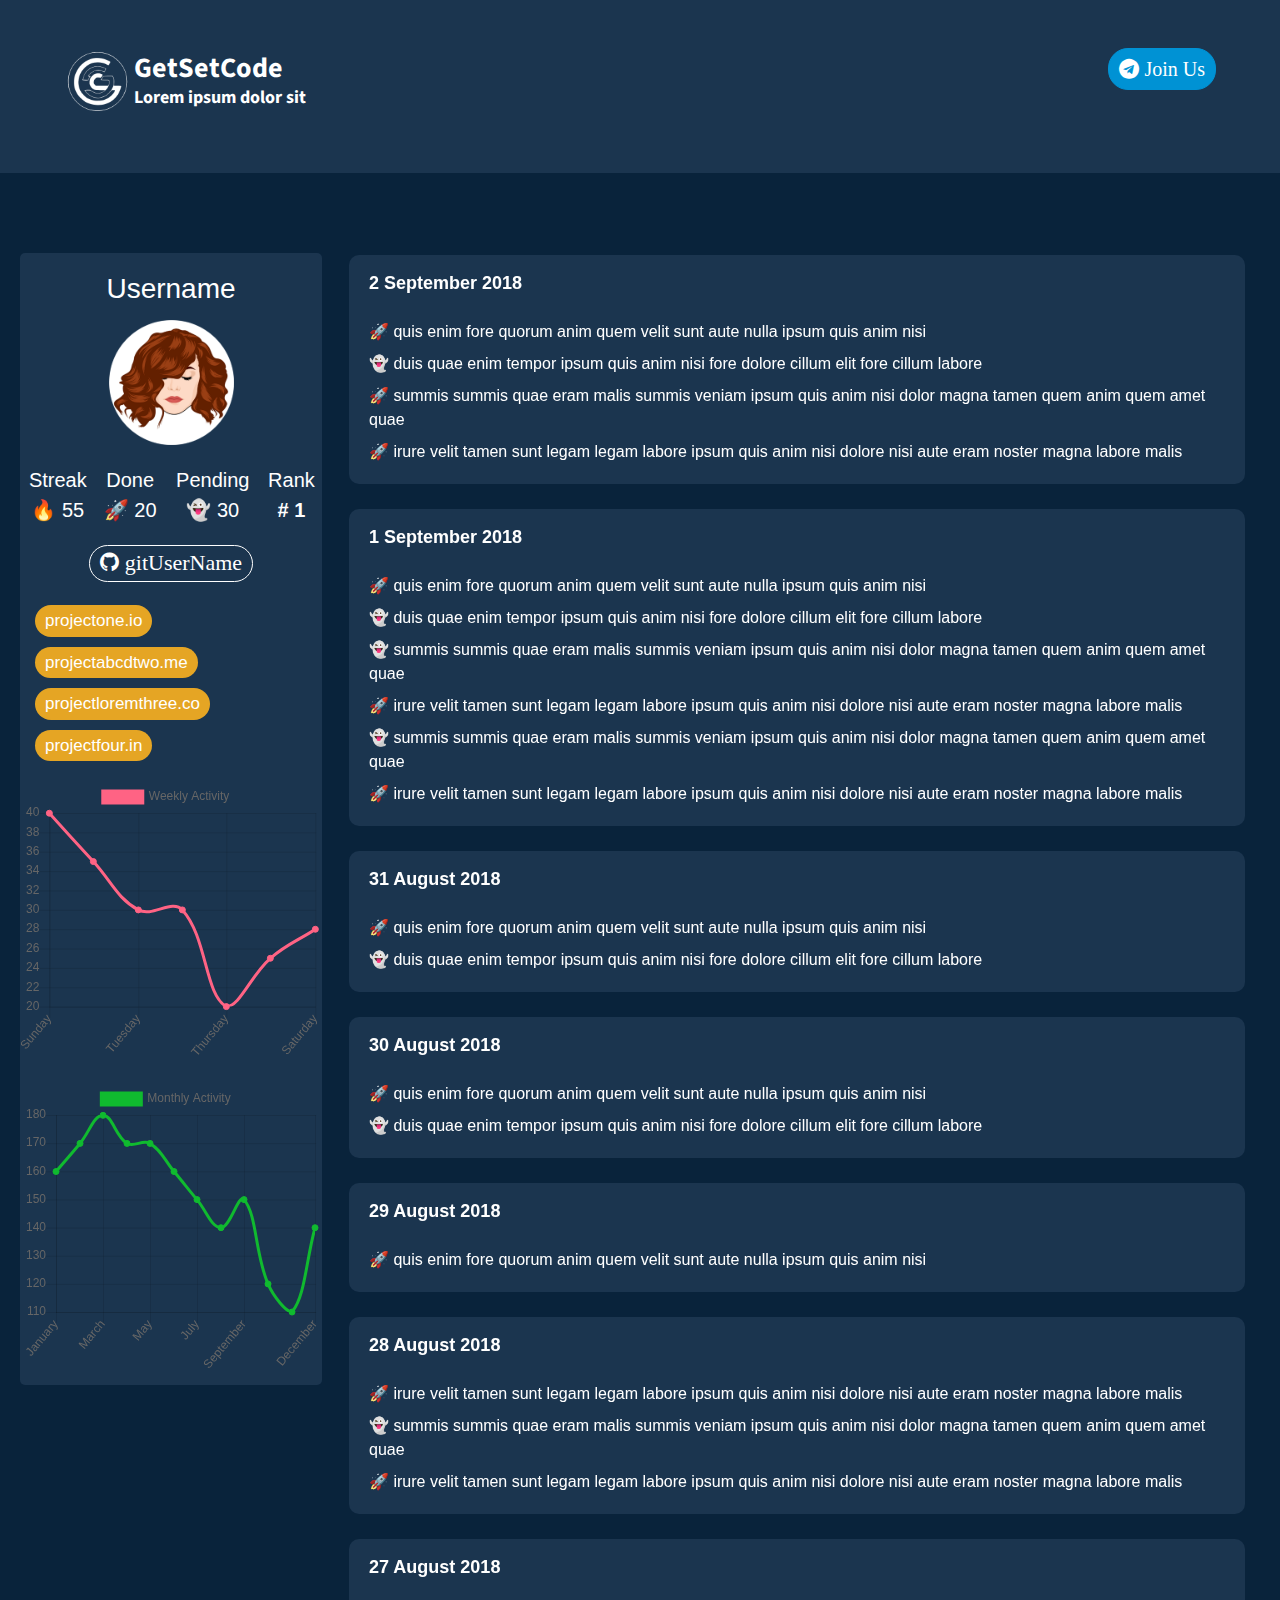
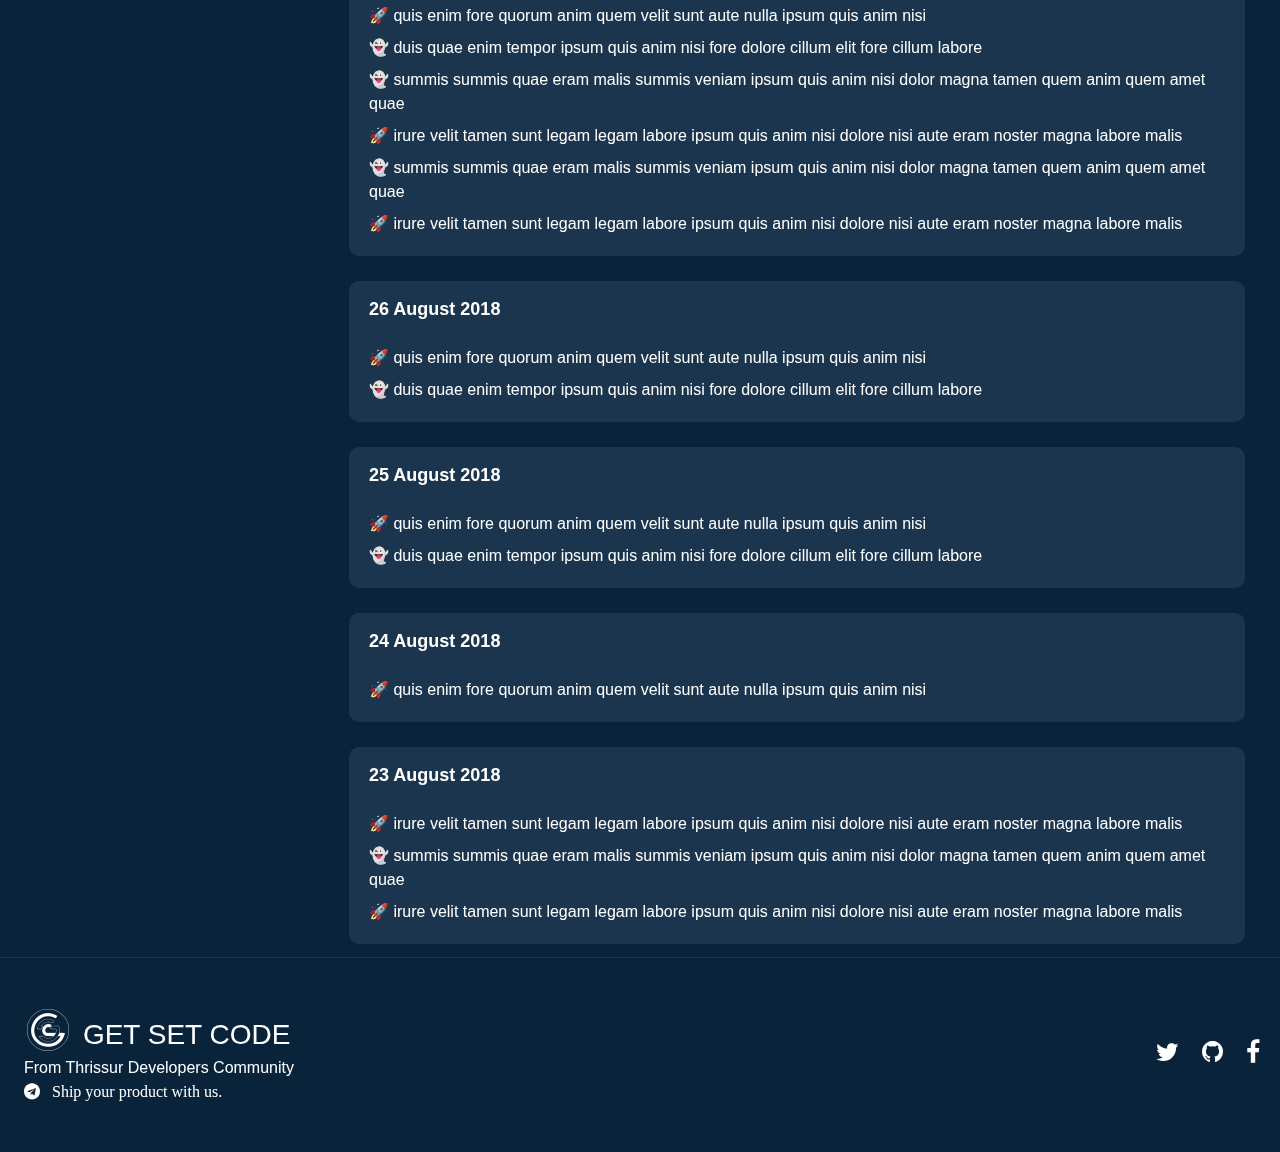
==== pages/user.html @ b95f029d "embed chart" ====
<!DOCTYPE html>
<html lang="en" dir="ltr">
  <head>
    <meta charset="utf-8">
    <meta name="viewport" content="width=device-width, initial-scale=1">
    <link rel="shortcut icon" href="../images/gsc_black.png">
    <title>Username | GetSetCode</title>
    <link rel="stylesheet" href="../css/index.css">
    <link rel="stylesheet" href="../css/bulma.css">
    <script src="../scripts/Chart.min.js"></script>
    <link rel="stylesheet" href="https://stackpath.bootstrapcdn.com/font-awesome/4.7.0/css/font-awesome.min.css">
    <link rel="stylesheet" href="https://fonts.googleapis.com/css?family=Source+Sans+Pro">
  </head>
  <body>

    <!-- Top Section (Header) -->
      <section class="hero top-sect">
        <div class="hero-body">
          <div class="container">
            <!-- join us -->
            <a href="https:t.me/gsc_tdc" target="_blank">
              <div class="join-us">
                <i class="fa fa-telegram" aria-hidden="true"> Join Us</i>
              </div>
            </a>
            <!-- join us -->
            <!-- ********************************* -->
            <!-- title -->
            <table height="70px">
              <tr>
                <td width="70px"><img src="../images/gsc_white.png" alt="gsc_logo" style="width:70px; height:70px; margin: auto;"></td>
                <th>
                  <div class="head-sub">
                    <span class="main-title">GetSetCode</span><br>
                    <span class="sub-title">Lorem ipsum dolor sit</span>
                  </div>
                </th>
              </tr>
            </table>
            <!-- title -->
          </div>
        </div>
      </section>
    <!-- Top Section (Header) -->
<!-- *********************************************************************************************** -->
    <!-- Content Part (main) -->
      <div class="content-part">
        <div class="columns">
          <div class="column is-one-quarter">
              <div class="userboard">
                <h1 class="use">
                  Username
                </h1>
                <div class="user-dp">
                  <img src="../images/ava4.png" alt="ava4">
                </div>
                <table class="user-stat">
                    <tr>
                      <td>Streak</td>  <td>Done</td> <td>Pending</td>  <td>Rank</td>
                    </tr>
                    <tr>
                      <td>🔥 55</td>
                      <td>🚀 20</td>
                      <td>👻 30</td>
                      <td><b># 1</b></td>
                    </tr>
                </table>
                <div class="git-connect">
                  <a href="https://github.com"><i class="fa fa-github" aria-hidden="true"> gitUserName</i></a>
                </div>
                <div class="user-projects">
                  <a href="#"><div>projectone.io</div></a><br>
                  <a href="#"><div>projectabcdtwo.me</div></a><br>
                  <a href="#"><div>projectloremthree.co</div></a><br>
                  <a href="#"><div>projectfour.in</div></a><br>
                </div>
                <div class="activity-graph">
                  <canvas id="chartWeek" width="400" height="400"></canvas>
                  <script src="../scripts/week.js"></script>
                  <canvas id="chartMonth" width="400" height="400"></canvas>
                  <script src="../scripts/month.js"></script>
                </div>
              </div>
          </div>
          <div class="cloumn is-three-quarter">
              <div class="day-activity">
                <div class="day-this">
                  <div class="date-p">2 September 2018</div>
                  <div class="today-activity">
                    <ul>
                      <li>🚀 quis enim fore quorum anim quem velit sunt aute nulla ipsum quis anim nisi</li>
                      <li>👻 duis quae enim tempor ipsum quis anim nisi fore dolore cillum elit fore cillum labore</li>
                      <li>🚀 summis summis quae eram malis summis veniam ipsum quis anim nisi dolor magna tamen quem anim quem amet quae</li>
                      <li>🚀 irure velit tamen sunt legam legam labore ipsum quis anim nisi dolore nisi aute eram noster magna labore malis</li>
                    </ul>
                  </div>
                </div>

                <div class="day-this">
                  <div class="date-p">1 September 2018</div>
                  <div class="today-activity">
                    <ul>
                      <li>🚀 quis enim fore quorum anim quem velit sunt aute nulla ipsum quis anim nisi</li>
                      <li>👻 duis quae enim tempor ipsum quis anim nisi fore dolore cillum elit fore cillum labore</li>
                      <li>👻 summis summis quae eram malis summis veniam ipsum quis anim nisi dolor magna tamen quem anim quem amet quae</li>
                      <li>🚀 irure velit tamen sunt legam legam labore ipsum quis anim nisi dolore nisi aute eram noster magna labore malis</li>
                      <li>👻 summis summis quae eram malis summis veniam ipsum quis anim nisi dolor magna tamen quem anim quem amet quae</li>
                      <li>🚀 irure velit tamen sunt legam legam labore ipsum quis anim nisi dolore nisi aute eram noster magna labore malis</li>
                    </ul>
                  </div>
                </div>

                <div class="day-this">
                  <div class="date-p">31 August 2018</div>
                  <div class="today-activity">
                    <ul>
                      <li>🚀 quis enim fore quorum anim quem velit sunt aute nulla ipsum quis anim nisi</li>
                      <li>👻 duis quae enim tempor ipsum quis anim nisi fore dolore cillum elit fore cillum labore</li>
                    </ul>
                  </div>
                </div>

                <div class="day-this">
                  <div class="date-p">30 August 2018</div>
                  <div class="today-activity">
                    <ul>
                      <li>🚀 quis enim fore quorum anim quem velit sunt aute nulla ipsum quis anim nisi</li>
                      <li>👻 duis quae enim tempor ipsum quis anim nisi fore dolore cillum elit fore cillum labore</li>
                    </ul>
                  </div>
                </div>


                <div class="day-this">
                  <div class="date-p">29 August 2018</div>
                  <div class="today-activity">
                    <ul>
                      <li>🚀 quis enim fore quorum anim quem velit sunt aute nulla ipsum quis anim nisi</li>
                    </ul>
                  </div>
                </div>


                <div class="day-this">
                  <div class="date-p">28 August 2018</div>
                  <div class="today-activity">
                    <ul>
                      <li>🚀 irure velit tamen sunt legam legam labore ipsum quis anim nisi dolore nisi aute eram noster magna labore malis</li>
                      <li>👻 summis summis quae eram malis summis veniam ipsum quis anim nisi dolor magna tamen quem anim quem amet quae</li>
                      <li>🚀 irure velit tamen sunt legam legam labore ipsum quis anim nisi dolore nisi aute eram noster magna labore malis</li>
                    </ul>
                  </div>
                </div>

                <div class="day-this">
                  <div class="date-p">27 August 2018</div>
                  <div class="today-activity">
                    <ul>
                      <li>🚀 quis enim fore quorum anim quem velit sunt aute nulla ipsum quis anim nisi</li>
                      <li>👻 duis quae enim tempor ipsum quis anim nisi fore dolore cillum elit fore cillum labore</li>
                      <li>👻 summis summis quae eram malis summis veniam ipsum quis anim nisi dolor magna tamen quem anim quem amet quae</li>
                      <li>🚀 irure velit tamen sunt legam legam labore ipsum quis anim nisi dolore nisi aute eram noster magna labore malis</li>
                      <li>👻 summis summis quae eram malis summis veniam ipsum quis anim nisi dolor magna tamen quem anim quem amet quae</li>
                      <li>🚀 irure velit tamen sunt legam legam labore ipsum quis anim nisi dolore nisi aute eram noster magna labore malis</li>
                    </ul>
                  </div>
                </div>

                <div class="day-this">
                  <div class="date-p">26 August 2018</div>
                  <div class="today-activity">
                    <ul>
                      <li>🚀 quis enim fore quorum anim quem velit sunt aute nulla ipsum quis anim nisi</li>
                      <li>👻 duis quae enim tempor ipsum quis anim nisi fore dolore cillum elit fore cillum labore</li>
                    </ul>
                  </div>
                </div>

                <div class="day-this">
                  <div class="date-p">25 August 2018</div>
                  <div class="today-activity">
                    <ul>
                      <li>🚀 quis enim fore quorum anim quem velit sunt aute nulla ipsum quis anim nisi</li>
                      <li>👻 duis quae enim tempor ipsum quis anim nisi fore dolore cillum elit fore cillum labore</li>
                    </ul>
                  </div>
                </div>


                <div class="day-this">
                  <div class="date-p">24 August 2018</div>
                  <div class="today-activity">
                    <ul>
                      <li>🚀 quis enim fore quorum anim quem velit sunt aute nulla ipsum quis anim nisi</li>
                    </ul>
                  </div>
                </div>


                <div class="day-this">
                  <div class="date-p">23 August 2018</div>
                  <div class="today-activity">
                    <ul>
                      <li>🚀 irure velit tamen sunt legam legam labore ipsum quis anim nisi dolore nisi aute eram noster magna labore malis</li>
                      <li>👻 summis summis quae eram malis summis veniam ipsum quis anim nisi dolor magna tamen quem anim quem amet quae</li>
                      <li>🚀 irure velit tamen sunt legam legam labore ipsum quis anim nisi dolore nisi aute eram noster magna labore malis</li>
                    </ul>
                  </div>
                </div>

              </div>

          </div>
        </div>
      </div>
    <!-- Content Part (main) -->
<!-- *********************************************************************************************** -->
    <!-- Bottom Section (footer) -->
    <section class="hero footer-part">
      <div class="hero-body">
        <div class="columns">
          <div class="footer-details column">
            <img src="../images/gsc_white.png" alt="gsc_logo" class="footer-logo">&nbsp;
            <h1>GET SET CODE</h1>
            <h2>From Thrissur Developers Community</h2>
            <h4>
                <div class="join-us-foot">
                  <a href="https:t.me/gsc_tdc" target="_blank">
                    <i class="fa fa-telegram" aria-hidden="true"> &nbsp; Ship your product with us.</i>
                  </a>
                </div>
            </h4>
          </div>
          <div class="social-media">
            <a href="https://www.twitter.com" target="_blank"><i class="fa fa-twitter" aria-hidden="true"></i></a>
            <a href="https://www.github.com" target="_blank"><i class="fa fa-github" aria-hidden="true"></i></a>
            <a href="https://www.facebook.com" target="_blank"><i class="fa fa-facebook" aria-hidden="false"></i></a>
          </div>
        </div>
      </div>
    </section>
  <!-- Bottom Section (footer) -->

  </body>
</html>
---- css/index.css ----
html, body
{
  width: 100%;
  overflow-x: hidden;
  overflow-y: hidden;
  background: #09233b;
  color: #fff !important;
}

a
{
  color: #fff !important;
}

/* Header css */

.top-sect
{
  background: #1b354f;
}

.head-sub
{
  margin-top: 10px;
}

.main-title
{
  font-size: 28px;
  color: #fff;
  font-family: 'Source Sans Pro', sans-serif;
  line-height: 20px;
}

.sub-title
{
  font-size: 18px;
  color: #fff;
  font-family: 'Source Sans Pro', sans-serif;
}

@media screen and (max-width: 800px)
{
  .main-title
  {
    font-size: 24px;
  }
  .sub-title
  {
    font-size: 14px;
  }
}

.join-us
{
  float: right;
  display: inline;
  background: #0092d4;
  border: 1px solid #0092d4;
  border-radius: 20px;
  padding: 5px 10px 5px 10px;
  font-size: 20px;
}

@media screen and (max-width: 800px) {
  .join-us
  {
    font-size: 18px;
  }
}

.join-us i
{
  display: inline;
  color: #fff;
}



/* Header css */

/* ------------------------------------------------- */

/* Footer css */
.footer-part
{
  background: #09233b;
  border-top: 1.5px solid #1b354f;
}

.footer-part h1, i
{
  display: inline;
  font-size: 28px;
  color: #fff;
}

.footer-logo
{
  width: 50px;
  height: 50px;
  display: inline-block;
  vertical-align: bottom;
}

.footer-details
{
  display: inline;
}

.social-media
{
  display: inline;
  float: right;
  margin-top: 40px;
  font-size: 25px;
  letter-spacing: 8px;
}
@media screen and (max-width : 800px) {
  .social-media
  {
    width: 150px;
    float: left;
    display: block;
    margin-top: -5px;
    margin-left: 10px;
  }
}

/* Footer css */

/* ------------------------------------------------- */

/* Content Part css */

.content-part
{
  min-height: 100vh;
  max-height: 100%;
}

.leaderboard
{
  width: 90%;
  height: auto;
  display: block;
  margin: 80px auto;
  border-radius: 5px;
  background: #1b354f;
  overflow: auto;
}

.lead
{
  text-align: center;
  font-size: 30px;
  font-weight: 250;
}

.position
{
  width: 95%;
  height: auto;
  display: block;
  margin: 10px auto;
  overflow: hidden;
}

.position img
{
  width: 50px;
  height: 50px;
  border-radius: 50%;
}

.pos-avatar
{
  width:50px;
  height: 50px;
  display: inline;
  float: left;
}

.pos-name
{
  width:auto;
  height: 50px;
  display: inline;
  float: left;
}

.pos-name .ldr-usr
{
  font-size: 20px;
  margin-top: -4px;
  margin-left: 10px;
}

.pos-name .ldr-prjct
{
  font-size: 15px;
  margin-top: -8px;
  margin-left: 10px;
}

.ldr-hvr:hover
{
  font-weight: bold;
  font-size: 18px;
}

.pos-strk
{
  width: auto;
  height: 50px;
  display: inline;
  float: left;
}

.topper-streak
{
  margin-left: 10px;
  margin-top: 14px;
  background: #ffc600;
  font-size: 18px;
  display: inline;
  float: left;
  border-radius: 20px;
  width: 70px;
  height: 30px;
  text-align: center;
}

.normal-streak
{
  margin-left: 30px;
  margin-top: 10px;
  background: #ffc600;
  font-size: 18px;
  display: inline;
  float: left;
  border-radius: 20px;
  width: 70px;
  height: 30px;
  text-align: center;
}

.topper
{
  font-size: 30px;
  margin-left: 5px;
  margin-top: 8px;
  display: inline;
  float: left;
}

.cards-container
{
  margin-top: 100px;
  margin-left: 30px;
  margin-right: 50px;
}

.card-column
{
   margin-right: 30px;
   border-radius: 20px;
   background: #1b354f;
}

@media screen and (max-width : 800px){
  .card-column
  {
    width: 400px;
    display: block;
    margin: 10px auto;
  }
  .table-two
  {
    width: 300px;
    display: block;
    margin: 10px auto;
  }
}

.table-one
{
  width: 300px;
  height: 90px;
}

.img-cell
{
   width: 100px;
   text-align: center;
   vertical-align: middle;
}

.img-cell img
{
  width: 80px;
  height:80px;
  border-radius: 50%;
}

.usrname-cell
{
  width: auto;
  text-align: center;
  vertical-align: bottom;
  font-size: 20px;
  font-weight: bold;
}

.prjct-cell
{
   width: auto;
   text-align: center;
   vertical-align: top;
   font-size: 17px;
   font-weight: normal;
}

.prjct-cell span:hover
{
  font-weight: bold;
}

.table-two
{
  width: 300px;
  height: 45px;
}

.head-cell
{
   vertical-align: middle;
   width:25%;
   text-align: center;
   font-weight: lighter;
}

.values-cell
{
  vertical-align: middle;
  width:25%;
  text-align: center;
}

/* Content Part css */

/* ------------------------------------------------- */

/* User Page css */

.userboard
{
  width: 100%;
  height: auto;
  display: block;
  margin-top: 80px;
  margin-left: 20px;
  margin-right: 20px;
  border-radius: 5px;
  background: #1b354f;
  overflow: auto;
}

.use
{
  margin-top: 15px;
  text-align: center;
  font-size: 28px;
  font-weight: 250;
}

.user-dp
{
  margin: 10px auto;
  width: 125px;
  height: 125px;
  border-radius: 50%;
}

.user-stat
{
  width: 100%;
  margin-top: 20px;
}

.user-stat td
{
  text-align: center;
  font-size: 20px;
  height: 30px;
}

.git-connect
{
  text-align: center;
  height: 40px;
  margin-top: 20px;
}

.git-connect i
{
  font-size: 22px;
  padding: 5px 10px 8px 10px;
  border: 0.5px solid white;
  border-radius: 20px;
}

.user-projects
{
  margin-top: 10px;
  margin-left: 15px;
  margin-bottom: 20px;
}

.user-projects div
{
  display: inline-block;
  margin-top: 10px;
  font-size: 17px;
  border-radius: 20px;
  padding: 3px 10px 3px 10px;
  background: #e5a524
}

.day-activity
{
  width: 70vw;
  min-height: 75vh;
  display: inline-block;
  margin-top: 94px;
  margin-left: 35px;
  margin-right: 50px;
}

.day-this
{
  min-width: 100%;
  display: block;
  min-height: 100px;
  margin-bottom: 25px;
  border-radius: 10px;
  background: #1b354f;
}

.date-p
{
  padding-top: 15px;
  margin-left: 20px;
  font-size: 18px;
  font-weight: bold;
}

.today-activity
{
  margin-left: 20px;
  padding-top: 15px;
  padding-bottom: 20px;
}

.today-activity ul li
{
  padding-top: 8px;
}
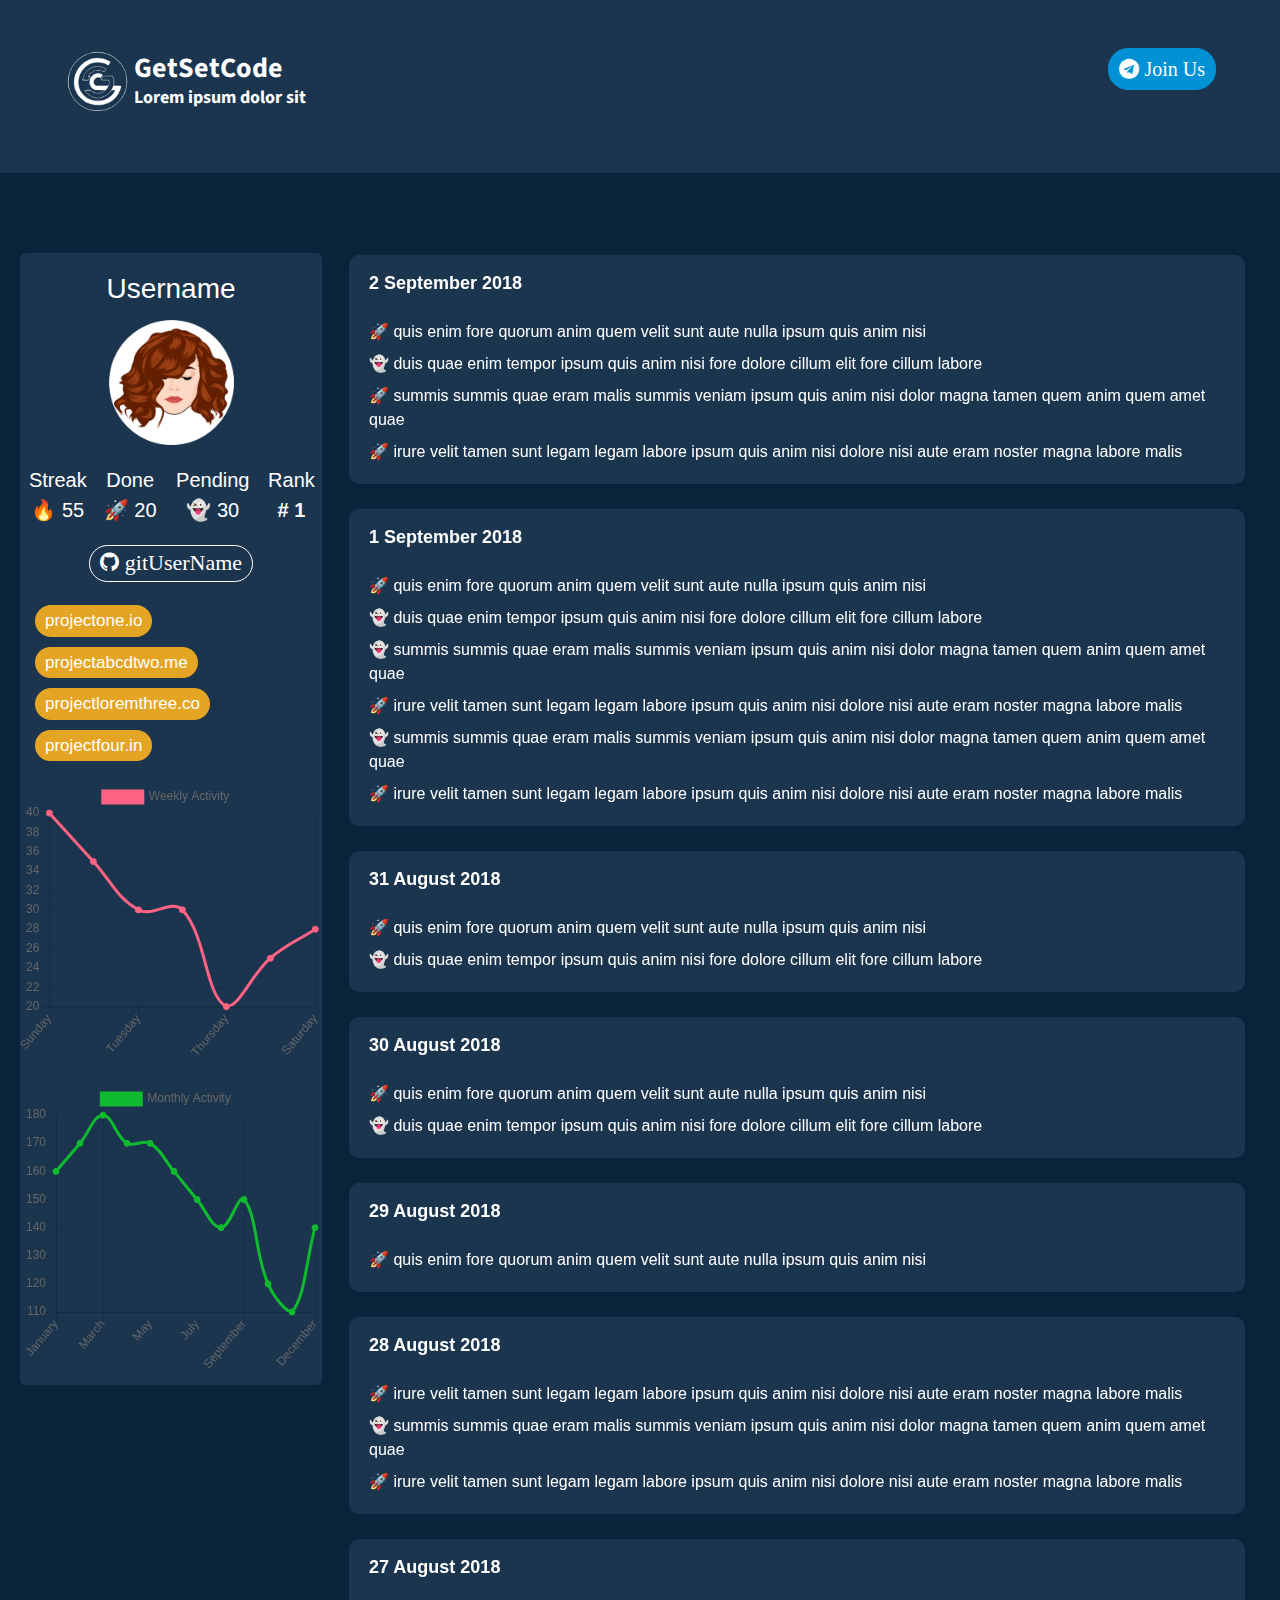
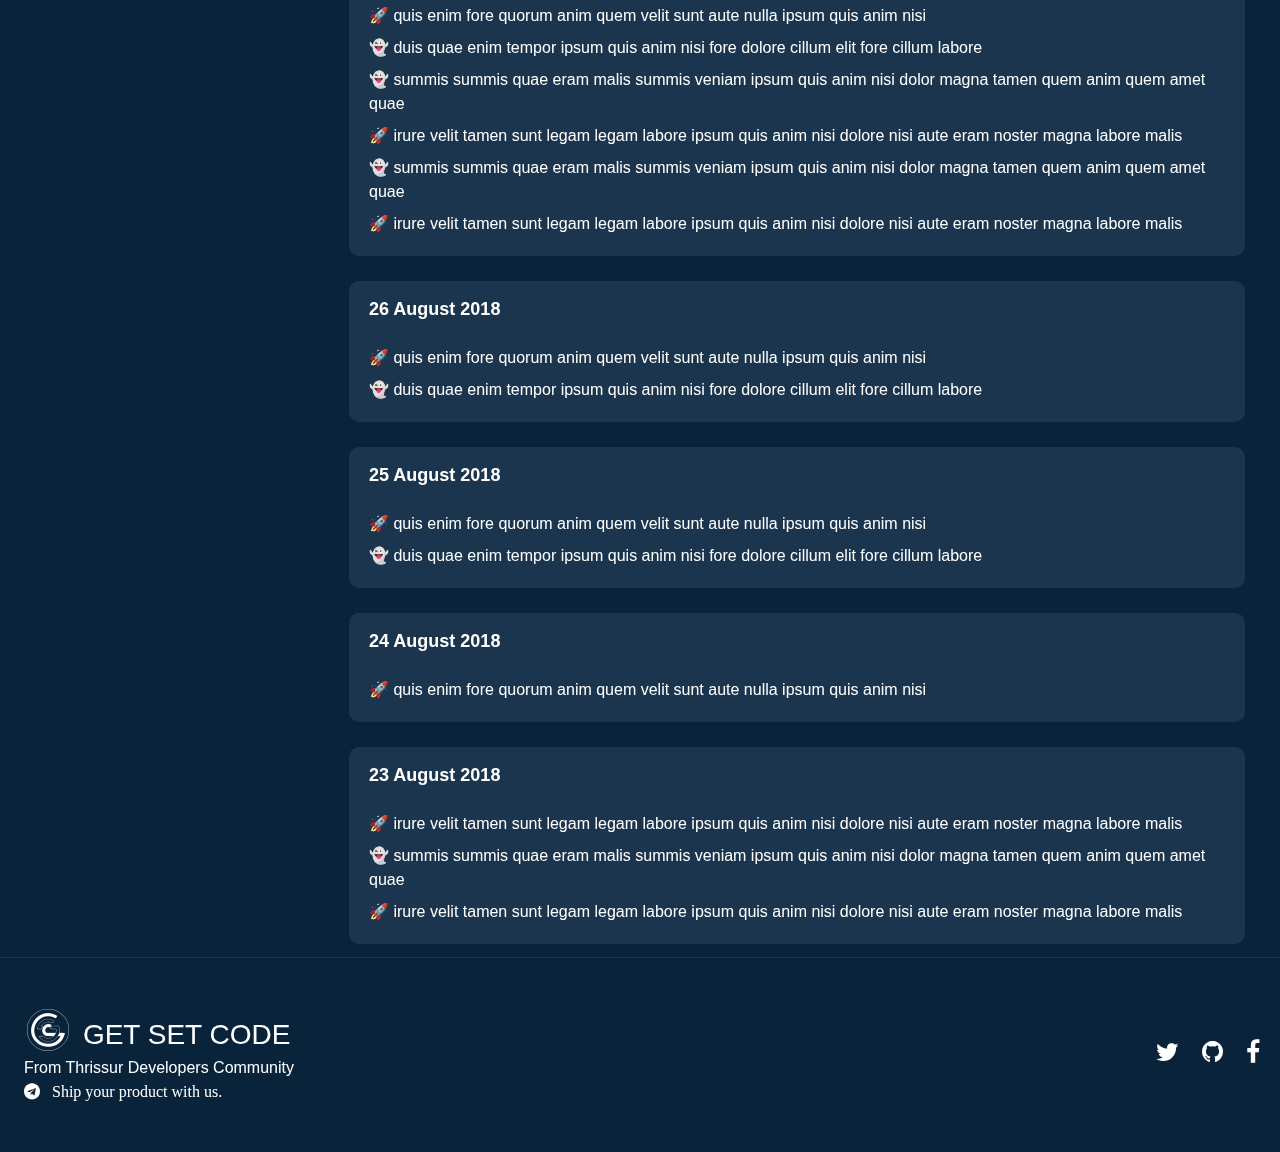
==== commit 24072614: "Responsive userpage" ====
--- a/pages/user.html
+++ b/pages/user.html
@@ -46,7 +46,7 @@
     <!-- Content Part (main) -->
       <div class="content-part">
         <div class="columns">
-          <div class="column is-one-quarter">
+          <div class="column is-one-quarter left-parent">
               <div class="userboard">
                 <h1 class="use">
                   Username
@@ -82,7 +82,7 @@
                 </div>
               </div>
           </div>
-          <div class="cloumn is-three-quarter">
+          <div class="cloumn is-three-quarter right-parent">
               <div class="day-activity">
                 <div class="day-this">
                   <div class="date-p">2 September 2018</div>
--- a/css/index.css
+++ b/css/index.css
@@ -366,6 +366,23 @@
   overflow: auto;
 }
 
+@media screen and (max-width : 800px){
+  .left-parent{
+    width: 100%;
+  }
+  .userboard{
+    width: 95%;
+    margin-left: auto;
+    margin-right: auto;
+  }
+
+  .day-this{
+    width: 90vw;
+    margin-left: auto;
+    margin-right: auto;
+  }
+}
+
 .use
 {
   margin-top: 15px;
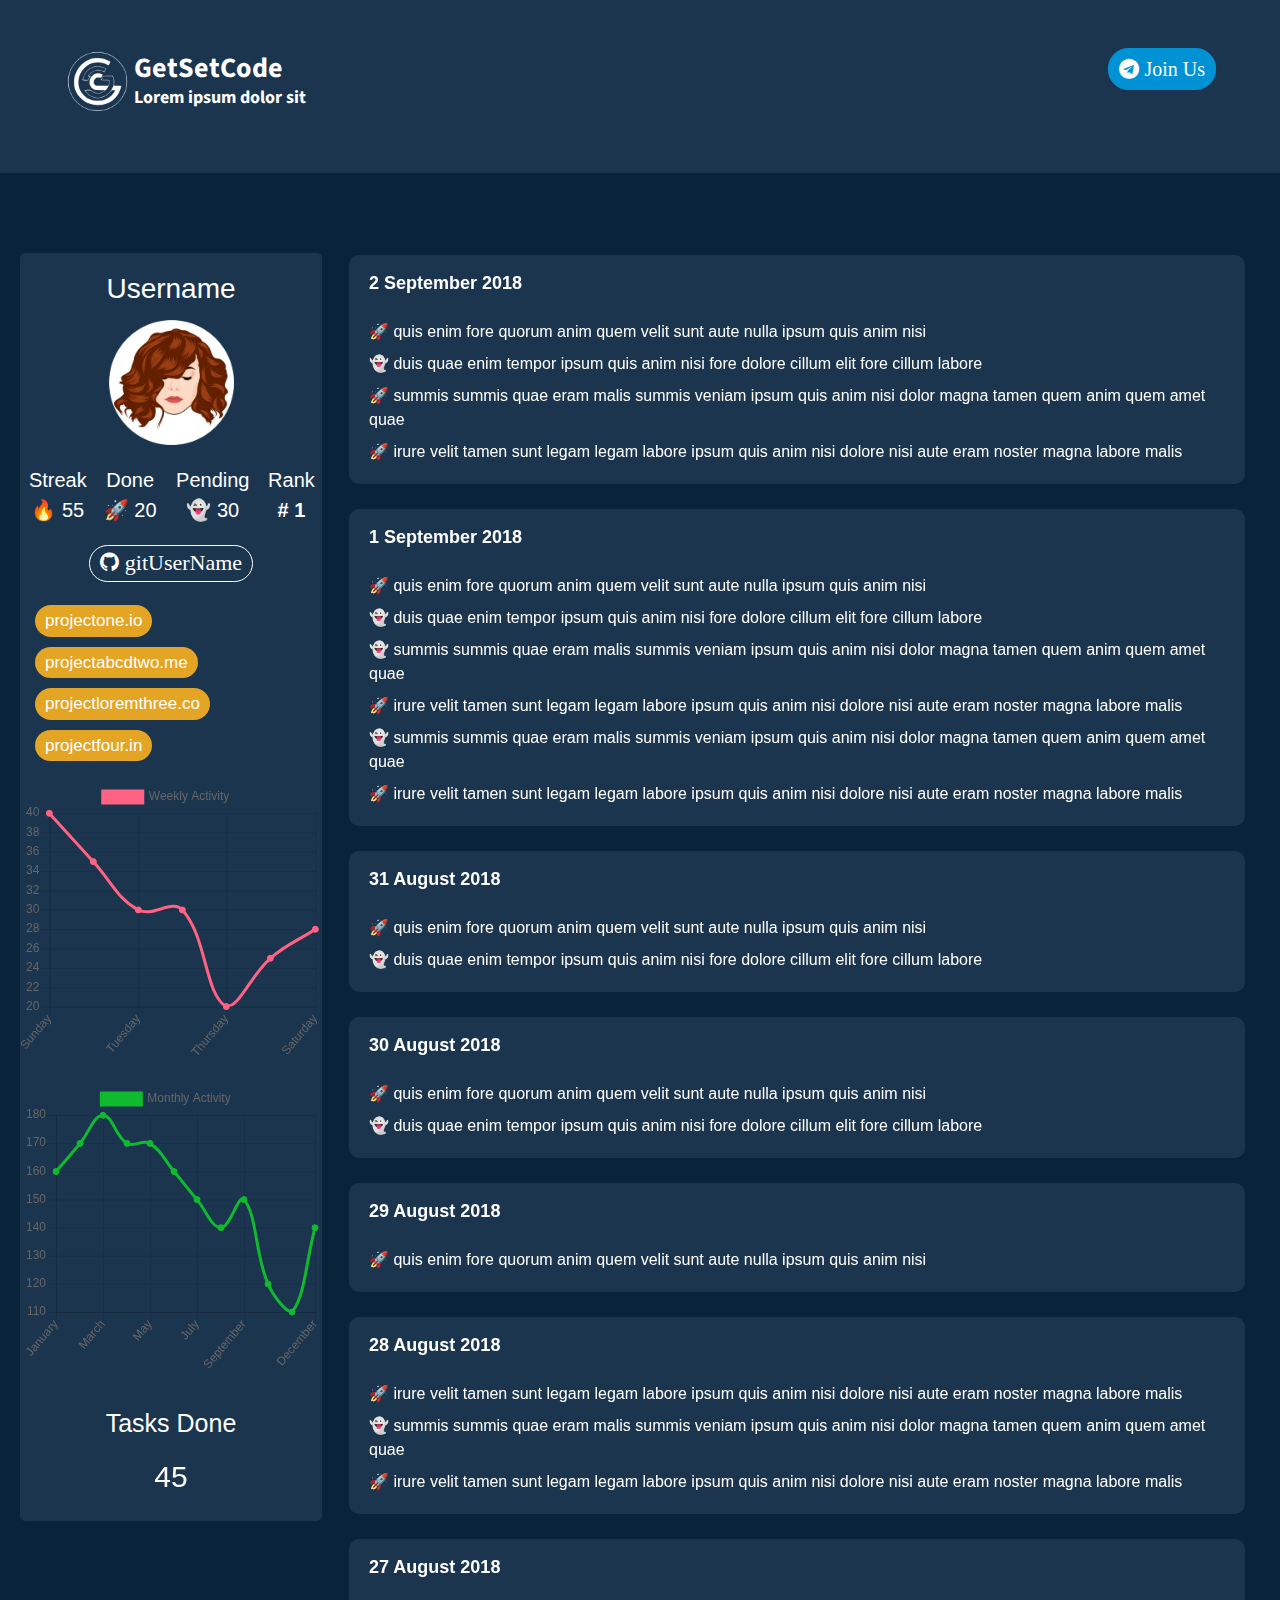
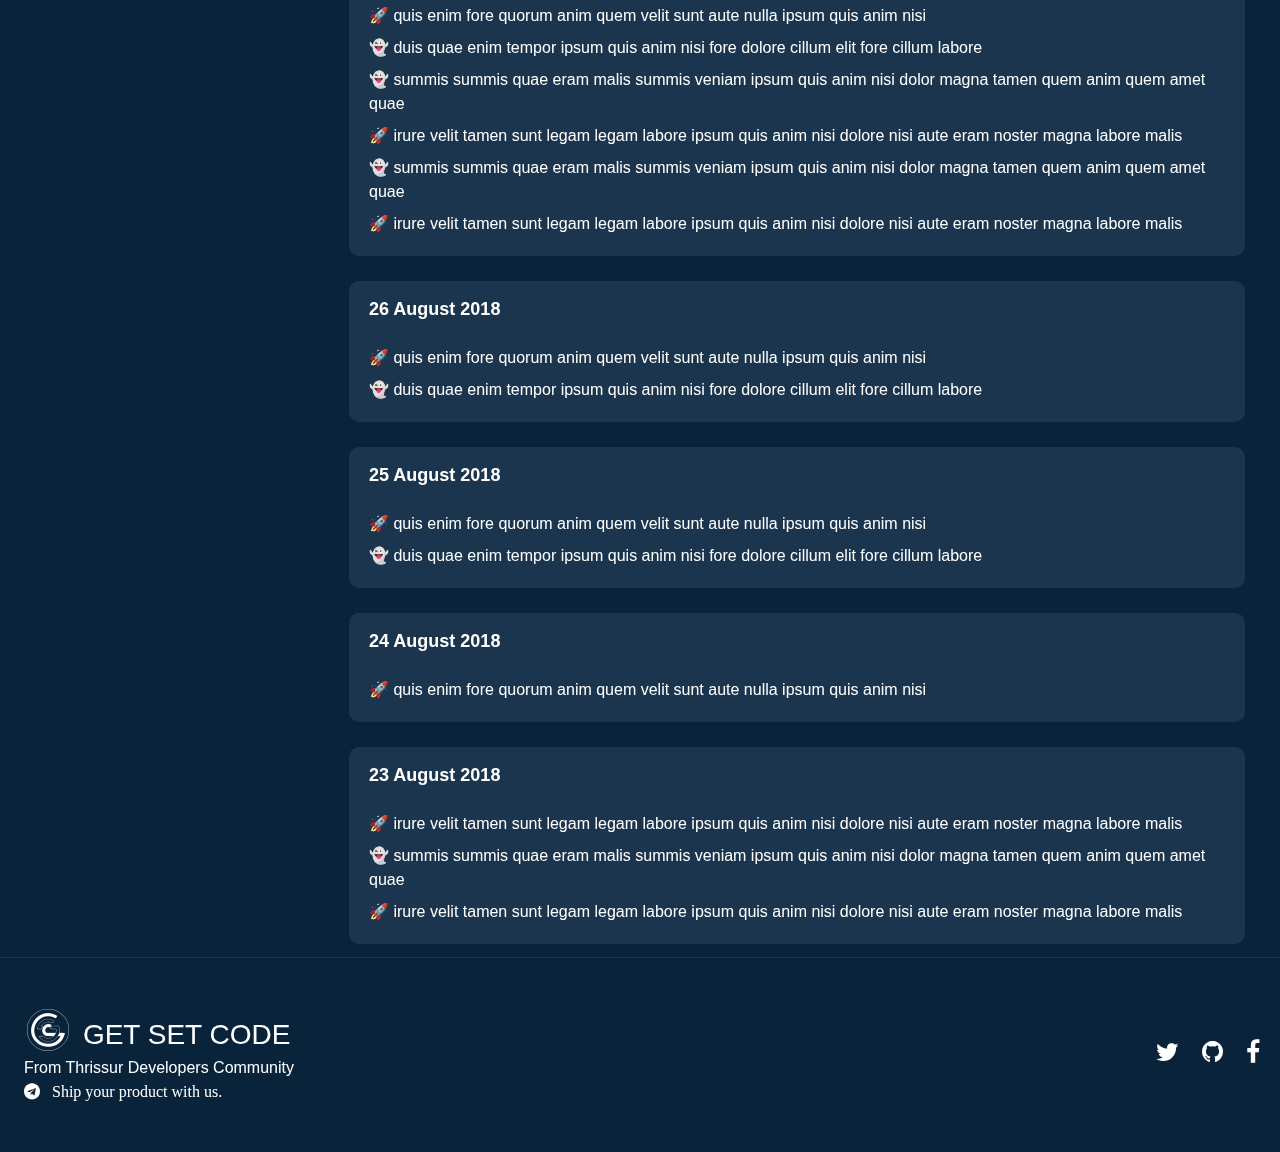
==== commit babdc179: "animate no.of done" ====
--- a/pages/user.html
+++ b/pages/user.html
@@ -7,7 +7,7 @@
     <title>Username | GetSetCode</title>
     <link rel="stylesheet" href="../css/index.css">
     <link rel="stylesheet" href="../css/bulma.css">
-    <script src="../scripts/Chart.min.js"></script>
+    <link rel="stylesheet" href="../css/odometer-theme-minimal.css">
     <link rel="stylesheet" href="https://stackpath.bootstrapcdn.com/font-awesome/4.7.0/css/font-awesome.min.css">
     <link rel="stylesheet" href="https://fonts.googleapis.com/css?family=Source+Sans+Pro">
   </head>
@@ -76,10 +76,17 @@
                 </div>
                 <div class="activity-graph">
                   <canvas id="chartWeek" width="400" height="400"></canvas>
-                  <script src="../scripts/week.js"></script>
                   <canvas id="chartMonth" width="400" height="400"></canvas>
-                  <script src="../scripts/month.js"></script>
-                </div>
+                </div>
+                <div class="odoText">
+                  Tasks Done
+                </div>
+                  <span id="odometer" class="odometer">0</span>
+                <script type="text/javascript">
+                  setTimeout(function(){
+                    odometer.innerHTML = 45;
+                  }, 500);
+                </script>
               </div>
           </div>
           <div class="cloumn is-three-quarter right-parent">
@@ -241,5 +248,9 @@
     </section>
   <!-- Bottom Section (footer) -->
 
+  <script src="../scripts/odometer.min.js"></script>
+  <script src="../scripts/Chart.min.js"></script>
+  <script src="../scripts/month.js"></script>
+  <script src="../scripts/week.js"></script>
   </body>
 </html>
--- a/css/index.css
+++ b/css/index.css
@@ -483,3 +483,20 @@
 {
   padding-top: 8px;
 }
+
+.odometer
+{
+  width: 100%;
+  margin-top: 10px;
+  font-size: 30px;
+  text-align: center;
+  margin-bottom: 20px;
+}
+
+.odoText
+{
+  margin-top: 20px;
+  font-size: 25px;
+  width: 100%;
+  text-align: center;
+}
--- a/css/odometer-theme-minimal.css
+++ b/css/odometer-theme-minimal.css
@@ -0,0 +1,81 @@
+.odometer.odometer-auto-theme, .odometer.odometer-theme-minimal {
+  display: inline-block;
+  vertical-align: middle;
+  *vertical-align: auto;
+  *zoom: 1;
+  *display: inline;
+  position: relative;
+}
+.odometer.odometer-auto-theme .odometer-digit, .odometer.odometer-theme-minimal .odometer-digit {
+  display: inline-block;
+  vertical-align: middle;
+  *vertical-align: auto;
+  *zoom: 1;
+  *display: inline;
+  position: relative;
+}
+.odometer.odometer-auto-theme .odometer-digit .odometer-digit-spacer, .odometer.odometer-theme-minimal .odometer-digit .odometer-digit-spacer {
+  display: inline-block;
+  vertical-align: middle;
+  *vertical-align: auto;
+  *zoom: 1;
+  *display: inline;
+  visibility: hidden;
+}
+.odometer.odometer-auto-theme .odometer-digit .odometer-digit-inner, .odometer.odometer-theme-minimal .odometer-digit .odometer-digit-inner {
+  text-align: left;
+  display: block;
+  position: absolute;
+  top: 0;
+  left: 0;
+  right: 0;
+  bottom: 0;
+  overflow: hidden;
+}
+.odometer.odometer-auto-theme .odometer-digit .odometer-ribbon, .odometer.odometer-theme-minimal .odometer-digit .odometer-ribbon {
+  display: block;
+}
+.odometer.odometer-auto-theme .odometer-digit .odometer-ribbon-inner, .odometer.odometer-theme-minimal .odometer-digit .odometer-ribbon-inner {
+  display: block;
+  -webkit-backface-visibility: hidden;
+}
+.odometer.odometer-auto-theme .odometer-digit .odometer-value, .odometer.odometer-theme-minimal .odometer-digit .odometer-value {
+  display: block;
+  -webkit-transform: translateZ(0);
+}
+.odometer.odometer-auto-theme .odometer-digit .odometer-value.odometer-last-value, .odometer.odometer-theme-minimal .odometer-digit .odometer-value.odometer-last-value {
+  position: absolute;
+}
+.odometer.odometer-auto-theme.odometer-animating-up .odometer-ribbon-inner, .odometer.odometer-theme-minimal.odometer-animating-up .odometer-ribbon-inner {
+  -webkit-transition: -webkit-transform 2s;
+  -moz-transition: -moz-transform 2s;
+  -ms-transition: -ms-transform 2s;
+  -o-transition: -o-transform 2s;
+  transition: transform 2s;
+}
+.odometer.odometer-auto-theme.odometer-animating-up.odometer-animating .odometer-ribbon-inner, .odometer.odometer-theme-minimal.odometer-animating-up.odometer-animating .odometer-ribbon-inner {
+  -webkit-transform: translateY(-100%);
+  -moz-transform: translateY(-100%);
+  -ms-transform: translateY(-100%);
+  -o-transform: translateY(-100%);
+  transform: translateY(-100%);
+}
+.odometer.odometer-auto-theme.odometer-animating-down .odometer-ribbon-inner, .odometer.odometer-theme-minimal.odometer-animating-down .odometer-ribbon-inner {
+  -webkit-transform: translateY(-100%);
+  -moz-transform: translateY(-100%);
+  -ms-transform: translateY(-100%);
+  -o-transform: translateY(-100%);
+  transform: translateY(-100%);
+}
+.odometer.odometer-auto-theme.odometer-animating-down.odometer-animating .odometer-ribbon-inner, .odometer.odometer-theme-minimal.odometer-animating-down.odometer-animating .odometer-ribbon-inner {
+  -webkit-transition: -webkit-transform 2s;
+  -moz-transition: -moz-transform 2s;
+  -ms-transition: -ms-transform 2s;
+  -o-transition: -o-transform 2s;
+  transition: transform 2s;
+  -webkit-transform: translateY(0);
+  -moz-transform: translateY(0);
+  -ms-transform: translateY(0);
+  -o-transform: translateY(0);
+  transform: translateY(0);
+}
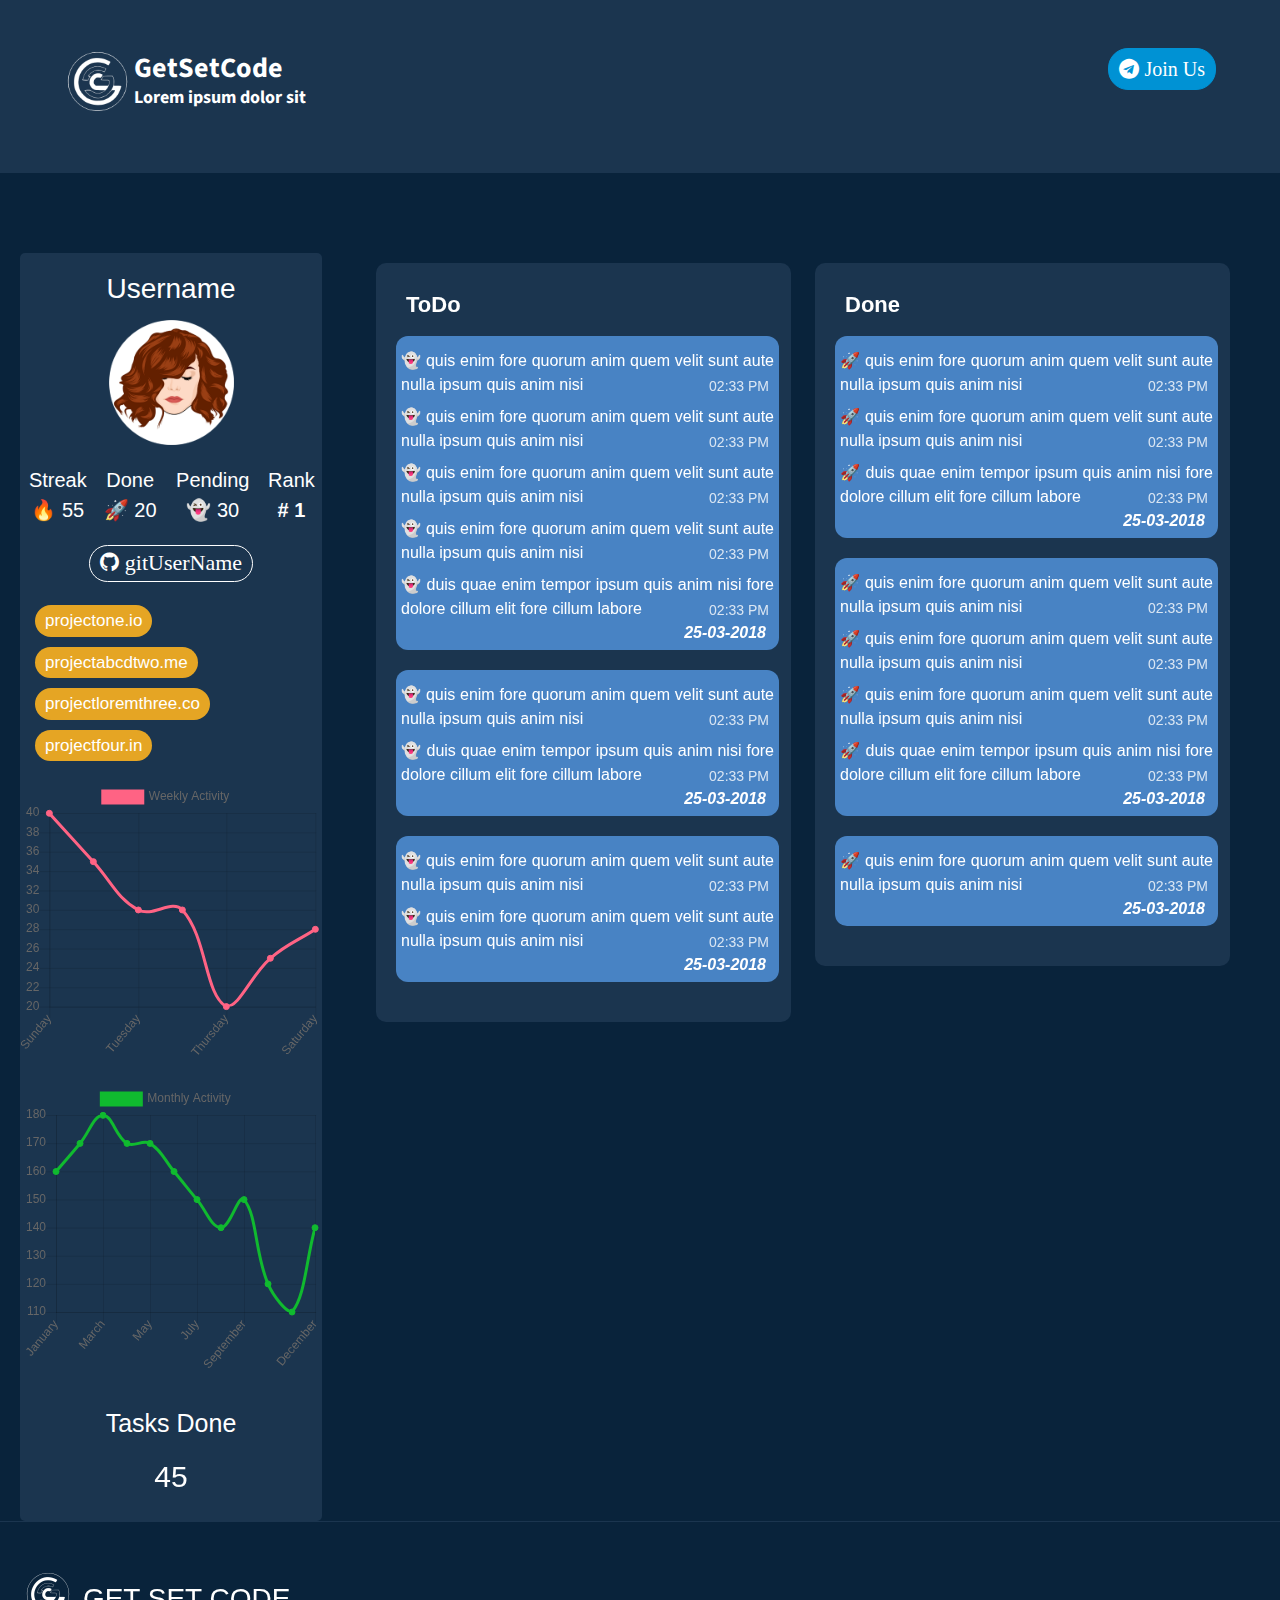
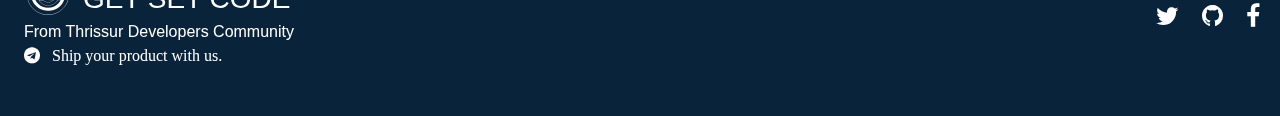
==== commit d68afe48: "user page to boards" ====
--- a/pages/user.html
+++ b/pages/user.html
@@ -89,134 +89,76 @@
                 </script>
               </div>
           </div>
-          <div class="cloumn is-three-quarter right-parent">
-              <div class="day-activity">
-                <div class="day-this">
-                  <div class="date-p">2 September 2018</div>
-                  <div class="today-activity">
+          <div class="column is-three-quarter right-parent">
+            <div class="columns boards">
+              <div class="column todo-board">
+                <div class="activities-inner">
+                  <div class="board-header">ToDo</div>
+                  <div class="list-activity">
                     <ul>
-                      <li>🚀 quis enim fore quorum anim quem velit sunt aute nulla ipsum quis anim nisi</li>
-                      <li>👻 duis quae enim tempor ipsum quis anim nisi fore dolore cillum elit fore cillum labore</li>
-                      <li>🚀 summis summis quae eram malis summis veniam ipsum quis anim nisi dolor magna tamen quem anim quem amet quae</li>
-                      <li>🚀 irure velit tamen sunt legam legam labore ipsum quis anim nisi dolore nisi aute eram noster magna labore malis</li>
-                    </ul>
-                  </div>
-                </div>
-
-                <div class="day-this">
-                  <div class="date-p">1 September 2018</div>
-                  <div class="today-activity">
-                    <ul>
-                      <li>🚀 quis enim fore quorum anim quem velit sunt aute nulla ipsum quis anim nisi</li>
-                      <li>👻 duis quae enim tempor ipsum quis anim nisi fore dolore cillum elit fore cillum labore</li>
-                      <li>👻 summis summis quae eram malis summis veniam ipsum quis anim nisi dolor magna tamen quem anim quem amet quae</li>
-                      <li>🚀 irure velit tamen sunt legam legam labore ipsum quis anim nisi dolore nisi aute eram noster magna labore malis</li>
-                      <li>👻 summis summis quae eram malis summis veniam ipsum quis anim nisi dolor magna tamen quem anim quem amet quae</li>
-                      <li>🚀 irure velit tamen sunt legam legam labore ipsum quis anim nisi dolore nisi aute eram noster magna labore malis</li>
-                    </ul>
-                  </div>
-                </div>
-
-                <div class="day-this">
-                  <div class="date-p">31 August 2018</div>
-                  <div class="today-activity">
-                    <ul>
-                      <li>🚀 quis enim fore quorum anim quem velit sunt aute nulla ipsum quis anim nisi</li>
-                      <li>👻 duis quae enim tempor ipsum quis anim nisi fore dolore cillum elit fore cillum labore</li>
-                    </ul>
-                  </div>
-                </div>
-
-                <div class="day-this">
-                  <div class="date-p">30 August 2018</div>
-                  <div class="today-activity">
-                    <ul>
-                      <li>🚀 quis enim fore quorum anim quem velit sunt aute nulla ipsum quis anim nisi</li>
-                      <li>👻 duis quae enim tempor ipsum quis anim nisi fore dolore cillum elit fore cillum labore</li>
-                    </ul>
-                  </div>
-                </div>
-
-
-                <div class="day-this">
-                  <div class="date-p">29 August 2018</div>
-                  <div class="today-activity">
-                    <ul>
-                      <li>🚀 quis enim fore quorum anim quem velit sunt aute nulla ipsum quis anim nisi</li>
-                    </ul>
-                  </div>
-                </div>
-
-
-                <div class="day-this">
-                  <div class="date-p">28 August 2018</div>
-                  <div class="today-activity">
-                    <ul>
-                      <li>🚀 irure velit tamen sunt legam legam labore ipsum quis anim nisi dolore nisi aute eram noster magna labore malis</li>
-                      <li>👻 summis summis quae eram malis summis veniam ipsum quis anim nisi dolor magna tamen quem anim quem amet quae</li>
-                      <li>🚀 irure velit tamen sunt legam legam labore ipsum quis anim nisi dolore nisi aute eram noster magna labore malis</li>
-                    </ul>
-                  </div>
-                </div>
-
-                <div class="day-this">
-                  <div class="date-p">27 August 2018</div>
-                  <div class="today-activity">
-                    <ul>
-                      <li>🚀 quis enim fore quorum anim quem velit sunt aute nulla ipsum quis anim nisi</li>
-                      <li>👻 duis quae enim tempor ipsum quis anim nisi fore dolore cillum elit fore cillum labore</li>
-                      <li>👻 summis summis quae eram malis summis veniam ipsum quis anim nisi dolor magna tamen quem anim quem amet quae</li>
-                      <li>🚀 irure velit tamen sunt legam legam labore ipsum quis anim nisi dolore nisi aute eram noster magna labore malis</li>
-                      <li>👻 summis summis quae eram malis summis veniam ipsum quis anim nisi dolor magna tamen quem anim quem amet quae</li>
-                      <li>🚀 irure velit tamen sunt legam legam labore ipsum quis anim nisi dolore nisi aute eram noster magna labore malis</li>
-                    </ul>
-                  </div>
-                </div>
-
-                <div class="day-this">
-                  <div class="date-p">26 August 2018</div>
-                  <div class="today-activity">
-                    <ul>
-                      <li>🚀 quis enim fore quorum anim quem velit sunt aute nulla ipsum quis anim nisi</li>
-                      <li>👻 duis quae enim tempor ipsum quis anim nisi fore dolore cillum elit fore cillum labore</li>
-                    </ul>
-                  </div>
-                </div>
-
-                <div class="day-this">
-                  <div class="date-p">25 August 2018</div>
-                  <div class="today-activity">
-                    <ul>
-                      <li>🚀 quis enim fore quorum anim quem velit sunt aute nulla ipsum quis anim nisi</li>
-                      <li>👻 duis quae enim tempor ipsum quis anim nisi fore dolore cillum elit fore cillum labore</li>
-                    </ul>
-                  </div>
-                </div>
-
-
-                <div class="day-this">
-                  <div class="date-p">24 August 2018</div>
-                  <div class="today-activity">
-                    <ul>
-                      <li>🚀 quis enim fore quorum anim quem velit sunt aute nulla ipsum quis anim nisi</li>
-                    </ul>
-                  </div>
-                </div>
-
-
-                <div class="day-this">
-                  <div class="date-p">23 August 2018</div>
-                  <div class="today-activity">
-                    <ul>
-                      <li>🚀 irure velit tamen sunt legam legam labore ipsum quis anim nisi dolore nisi aute eram noster magna labore malis</li>
-                      <li>👻 summis summis quae eram malis summis veniam ipsum quis anim nisi dolor magna tamen quem anim quem amet quae</li>
-                      <li>🚀 irure velit tamen sunt legam legam labore ipsum quis anim nisi dolore nisi aute eram noster magna labore malis</li>
+                      <div class="activity-box">
+                        <li>👻 quis enim fore quorum anim quem velit sunt aute nulla ipsum quis anim nisi <span class="work-time">02:33 PM</span></li>
+                        <li>👻 quis enim fore quorum anim quem velit sunt aute nulla ipsum quis anim nisi <span class="work-time">02:33 PM</span></li>
+                        <li>👻 quis enim fore quorum anim quem velit sunt aute nulla ipsum quis anim nisi <span class="work-time">02:33 PM</span></li>
+                        <li>👻 quis enim fore quorum anim quem velit sunt aute nulla ipsum quis anim nisi <span class="work-time">02:33 PM</span></li>
+                        <li>👻 duis quae enim tempor ipsum quis anim nisi fore dolore cillum elit fore cillum labore<span class="work-time">02:33 PM</span></li>
+                        <div class="work-date">
+                          25-03-2018
+                        </div>
+                      </div>
+                      <div class="activity-box">
+                        <li>👻 quis enim fore quorum anim quem velit sunt aute nulla ipsum quis anim nisi <span class="work-time">02:33 PM</span></li>
+                        <li>👻 duis quae enim tempor ipsum quis anim nisi fore dolore cillum elit fore cillum labore<span class="work-time">02:33 PM</span></li>
+                        <div class="work-date">
+                          25-03-2018
+                        </div>
+                      </div>
+                      <div class="activity-box">
+                        <li>👻 quis enim fore quorum anim quem velit sunt aute nulla ipsum quis anim nisi <span class="work-time">02:33 PM</span></li>
+                        <li>👻 quis enim fore quorum anim quem velit sunt aute nulla ipsum quis anim nisi <span class="work-time">02:33 PM</span></li>
+                        <div class="work-date">
+                          25-03-2018
+                        </div>
+                      </div>
                     </ul>
                   </div>
                 </div>
 
               </div>
+              <div class="column done-board">
+                <div class="activities-inner">
+                  <div class="board-header">Done</div>
+                  <div class="list-activity">
+                    <ul>
+                      <div class="activity-box">
+                        <li>🚀 quis enim fore quorum anim quem velit sunt aute nulla ipsum quis anim nisi <span class="work-time">02:33 PM</span></li>
+                        <li>🚀 quis enim fore quorum anim quem velit sunt aute nulla ipsum quis anim nisi <span class="work-time">02:33 PM</span></li>
+                        <li>🚀 duis quae enim tempor ipsum quis anim nisi fore dolore cillum elit fore cillum labore<span class="work-time">02:33 PM</span></li>
+                        <div class="work-date">
+                          25-03-2018
+                        </div>
+                      </div>
+                      <div class="activity-box">
+                        <li>🚀 quis enim fore quorum anim quem velit sunt aute nulla ipsum quis anim nisi <span class="work-time">02:33 PM</span></li>
+                        <li>🚀 quis enim fore quorum anim quem velit sunt aute nulla ipsum quis anim nisi <span class="work-time">02:33 PM</span></li>
+                        <li>🚀 quis enim fore quorum anim quem velit sunt aute nulla ipsum quis anim nisi <span class="work-time">02:33 PM</span></li>
+                        <li>🚀 duis quae enim tempor ipsum quis anim nisi fore dolore cillum elit fore cillum labore<span class="work-time">02:33 PM</span></li>
+                        <div class="work-date">
+                          25-03-2018
+                        </div>
+                      </div>
+                      <div class="activity-box">
+                        <li>🚀 quis enim fore quorum anim quem velit sunt aute nulla ipsum quis anim nisi <span class="work-time">02:33 PM</span></li>
+                        <div class="work-date">
+                          25-03-2018
+                        </div>
+                      </div>
+                    </ul>
+                  </div>
+                </div>
 
+              </div>
+            </div>
           </div>
         </div>
       </div>
--- a/css/index.css
+++ b/css/index.css
@@ -376,7 +376,7 @@
     margin-right: auto;
   }
 
-  .day-this{
+  .activities-inner{
     width: 90vw;
     margin-left: auto;
     margin-right: auto;
@@ -454,7 +454,7 @@
   margin-right: 50px;
 }
 
-.day-this
+.activities-inner
 {
   min-width: 100%;
   display: block;
@@ -464,22 +464,22 @@
   background: #1b354f;
 }
 
-.date-p
-{
-  padding-top: 15px;
-  margin-left: 20px;
-  font-size: 18px;
+.board-header
+{
+  padding-top: 25px;
+  margin-left: 30px;
+  font-size: 22px;
   font-weight: bold;
 }
 
-.today-activity
+.list-activity
 {
   margin-left: 20px;
   padding-top: 15px;
   padding-bottom: 20px;
 }
 
-.today-activity ul li
+.list-activity ul li
 {
   padding-top: 8px;
 }
@@ -500,3 +500,36 @@
   width: 100%;
   text-align: center;
 }
+
+.boards
+{
+  padding: 90px 50px 0px 50px;
+}
+
+.activity-box
+{
+  background: #4883c4;
+  margin-right: 12px;
+  padding: 5px 5px 5px 5px;
+  text-align: justify;
+  border-radius: 12px;
+  margin-bottom: 20px;
+}
+
+.work-date
+{
+  width: 100%;
+  text-align: right;
+  padding-right: 8px;
+  font-style: oblique;
+  font-weight: bold;
+}
+
+.work-time
+{
+  float: right;
+  padding-right: 5px;
+  font-size: 14px;
+  padding-top: 3px;
+  color: rgba(255, 255, 255, 0.8);
+}
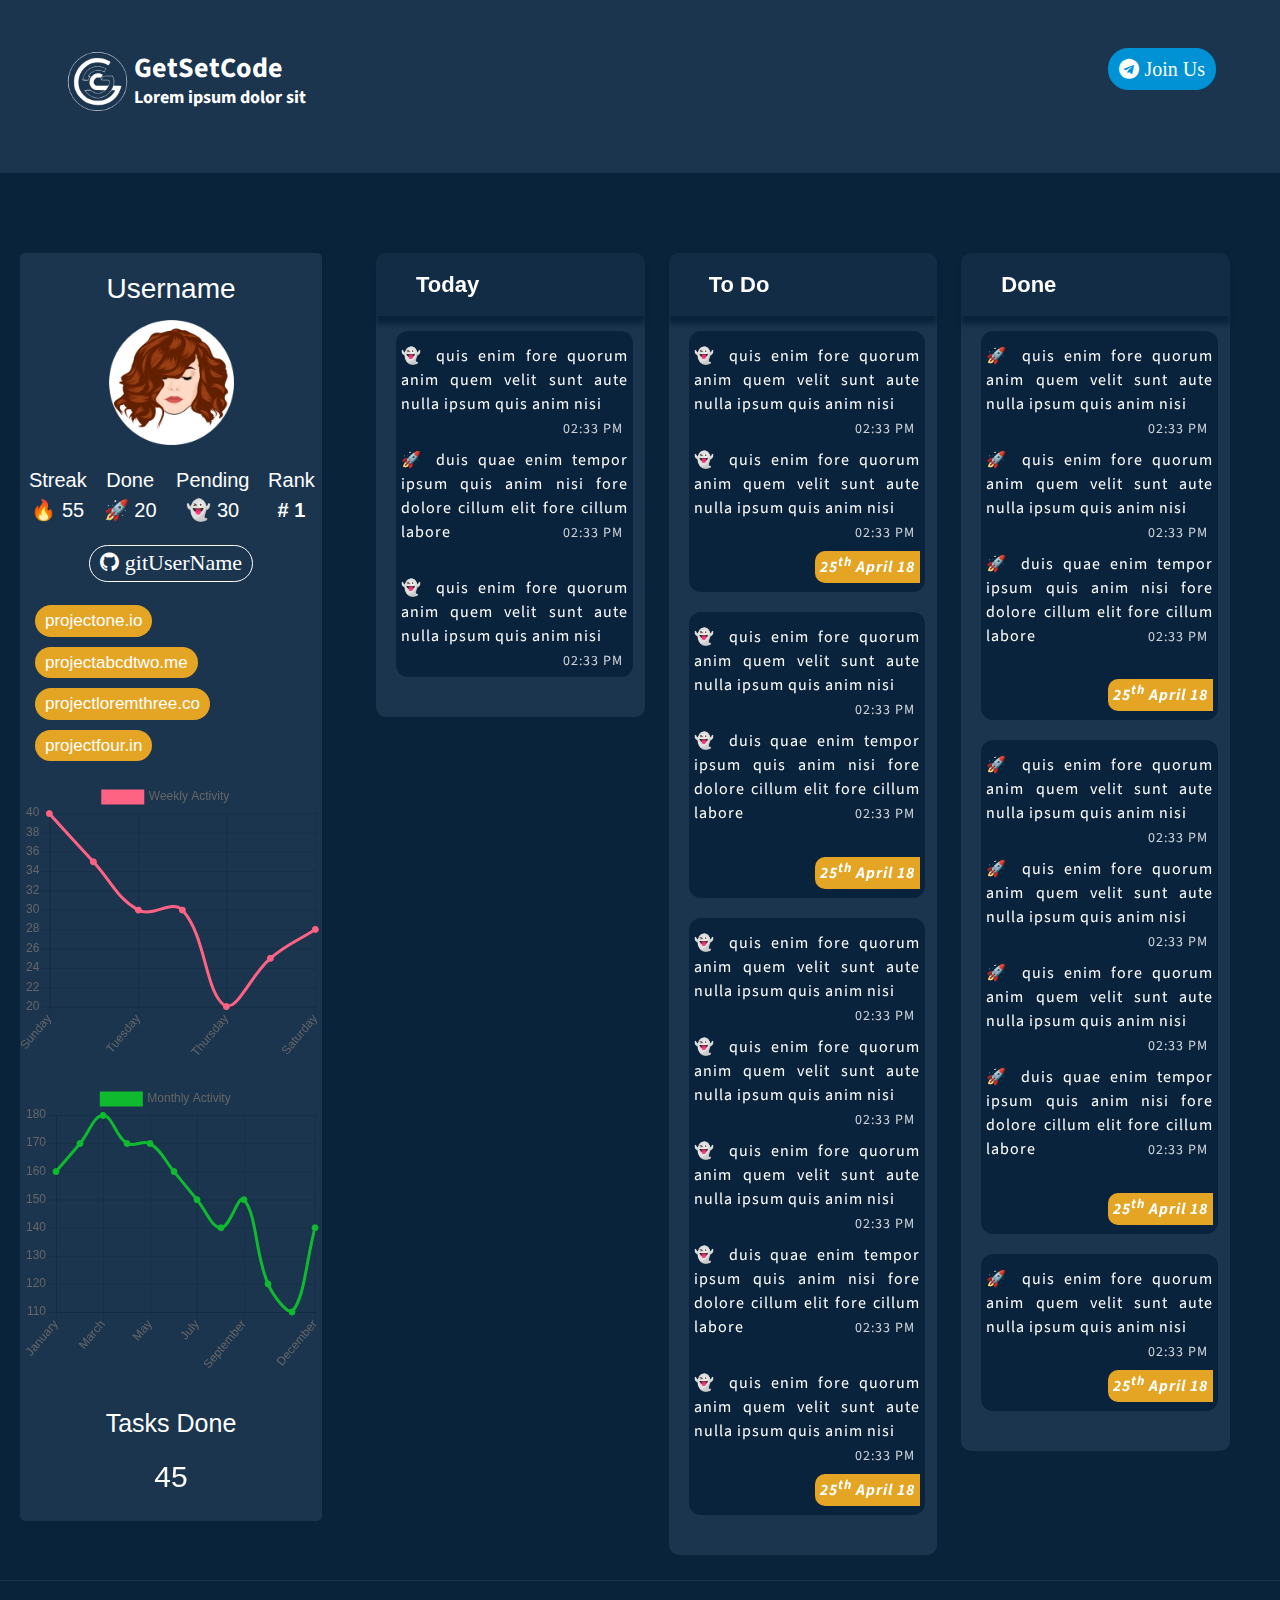
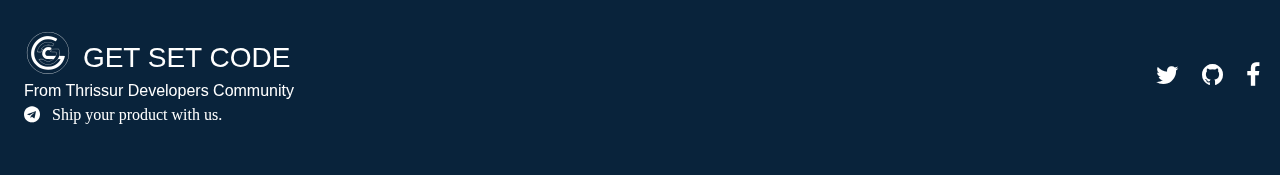
==== commit 0ffa44f4: "add today board and change style" ====
--- a/pages/user.html
+++ b/pages/user.html
@@ -91,39 +91,52 @@
           </div>
           <div class="column is-three-quarter right-parent">
             <div class="columns boards">
+              <div class="column today-board">
+                <div class="activities-inner">
+                  <div class="board-header">Today</div>
+                  <div class="list-activity">
+                    <ul>
+                      <div class="activity-box">
+                        <li>👻 quis enim fore quorum anim quem velit sunt aute nulla ipsum quis anim nisi <span class="work-time">02:33 PM</span></li><br>
+                        <li>🚀 duis quae enim tempor ipsum quis anim nisi fore dolore cillum elit fore cillum labore<span class="work-time">02:33 PM</span></li><br>
+                        <li>👻 quis enim fore quorum anim quem velit sunt aute nulla ipsum quis anim nisi <span class="work-time">02:33 PM</span></li><br>
+                      </div>
+                    </ul>
+                  </div>
+                </div>
+              </div>
               <div class="column todo-board">
                 <div class="activities-inner">
-                  <div class="board-header">ToDo</div>
+                  <div class="board-header">To Do</div>
                   <div class="list-activity">
                     <ul>
                       <div class="activity-box">
-                        <li>👻 quis enim fore quorum anim quem velit sunt aute nulla ipsum quis anim nisi <span class="work-time">02:33 PM</span></li>
-                        <li>👻 quis enim fore quorum anim quem velit sunt aute nulla ipsum quis anim nisi <span class="work-time">02:33 PM</span></li>
-                        <li>👻 quis enim fore quorum anim quem velit sunt aute nulla ipsum quis anim nisi <span class="work-time">02:33 PM</span></li>
-                        <li>👻 quis enim fore quorum anim quem velit sunt aute nulla ipsum quis anim nisi <span class="work-time">02:33 PM</span></li>
-                        <li>👻 duis quae enim tempor ipsum quis anim nisi fore dolore cillum elit fore cillum labore<span class="work-time">02:33 PM</span></li>
-                        <div class="work-date">
-                          25-03-2018
-                        </div>
-                      </div>
-                      <div class="activity-box">
-                        <li>👻 quis enim fore quorum anim quem velit sunt aute nulla ipsum quis anim nisi <span class="work-time">02:33 PM</span></li>
-                        <li>👻 duis quae enim tempor ipsum quis anim nisi fore dolore cillum elit fore cillum labore<span class="work-time">02:33 PM</span></li>
-                        <div class="work-date">
-                          25-03-2018
-                        </div>
-                      </div>
-                      <div class="activity-box">
-                        <li>👻 quis enim fore quorum anim quem velit sunt aute nulla ipsum quis anim nisi <span class="work-time">02:33 PM</span></li>
-                        <li>👻 quis enim fore quorum anim quem velit sunt aute nulla ipsum quis anim nisi <span class="work-time">02:33 PM</span></li>
-                        <div class="work-date">
-                          25-03-2018
+                        <li>👻 quis enim fore quorum anim quem velit sunt aute nulla ipsum quis anim nisi <span class="work-time">02:33 PM</span></li><br>
+                        <li>👻 quis enim fore quorum anim quem velit sunt aute nulla ipsum quis anim nisi <span class="work-time">02:33 PM</span></li><br>
+                        <div class="work-date">
+                          <span>25<sup>th</sup> April 18</span>
+                        </div>
+                      </div>
+                      <div class="activity-box">
+                        <li>👻 quis enim fore quorum anim quem velit sunt aute nulla ipsum quis anim nisi <span class="work-time">02:33 PM</span></li><br>
+                        <li>👻 duis quae enim tempor ipsum quis anim nisi fore dolore cillum elit fore cillum labore<span class="work-time">02:33 PM</span></li><br>
+                        <div class="work-date">
+                          <span>25<sup>th</sup> April 18</span>
+                        </div>
+                      </div>
+                      <div class="activity-box">
+                        <li>👻 quis enim fore quorum anim quem velit sunt aute nulla ipsum quis anim nisi <span class="work-time">02:33 PM</span></li><br>
+                        <li>👻 quis enim fore quorum anim quem velit sunt aute nulla ipsum quis anim nisi <span class="work-time">02:33 PM</span></li><br>
+                        <li>👻 quis enim fore quorum anim quem velit sunt aute nulla ipsum quis anim nisi <span class="work-time">02:33 PM</span></li><br>
+                        <li>👻 duis quae enim tempor ipsum quis anim nisi fore dolore cillum elit fore cillum labore<span class="work-time">02:33 PM</span></li><br>
+                        <li>👻 quis enim fore quorum anim quem velit sunt aute nulla ipsum quis anim nisi <span class="work-time">02:33 PM</span></li><br>
+                        <div class="work-date">
+                          <span>25<sup>th</sup> April 18</span>
                         </div>
                       </div>
                     </ul>
                   </div>
                 </div>
-
               </div>
               <div class="column done-board">
                 <div class="activities-inner">
@@ -131,32 +144,31 @@
                   <div class="list-activity">
                     <ul>
                       <div class="activity-box">
-                        <li>🚀 quis enim fore quorum anim quem velit sunt aute nulla ipsum quis anim nisi <span class="work-time">02:33 PM</span></li>
-                        <li>🚀 quis enim fore quorum anim quem velit sunt aute nulla ipsum quis anim nisi <span class="work-time">02:33 PM</span></li>
-                        <li>🚀 duis quae enim tempor ipsum quis anim nisi fore dolore cillum elit fore cillum labore<span class="work-time">02:33 PM</span></li>
-                        <div class="work-date">
-                          25-03-2018
-                        </div>
-                      </div>
-                      <div class="activity-box">
-                        <li>🚀 quis enim fore quorum anim quem velit sunt aute nulla ipsum quis anim nisi <span class="work-time">02:33 PM</span></li>
-                        <li>🚀 quis enim fore quorum anim quem velit sunt aute nulla ipsum quis anim nisi <span class="work-time">02:33 PM</span></li>
-                        <li>🚀 quis enim fore quorum anim quem velit sunt aute nulla ipsum quis anim nisi <span class="work-time">02:33 PM</span></li>
-                        <li>🚀 duis quae enim tempor ipsum quis anim nisi fore dolore cillum elit fore cillum labore<span class="work-time">02:33 PM</span></li>
-                        <div class="work-date">
-                          25-03-2018
-                        </div>
-                      </div>
-                      <div class="activity-box">
-                        <li>🚀 quis enim fore quorum anim quem velit sunt aute nulla ipsum quis anim nisi <span class="work-time">02:33 PM</span></li>
-                        <div class="work-date">
-                          25-03-2018
+                        <li>🚀 quis enim fore quorum anim quem velit sunt aute nulla ipsum quis anim nisi <span class="work-time">02:33 PM</span></li><br>
+                        <li>🚀 quis enim fore quorum anim quem velit sunt aute nulla ipsum quis anim nisi <span class="work-time">02:33 PM</span></li><br>
+                        <li>🚀 duis quae enim tempor ipsum quis anim nisi fore dolore cillum elit fore cillum labore<span class="work-time">02:33 PM</span></li><br>
+                        <div class="work-date">
+                          <span>25<sup>th</sup> April 18</span>
+                        </div>
+                      </div>
+                      <div class="activity-box">
+                        <li>🚀 quis enim fore quorum anim quem velit sunt aute nulla ipsum quis anim nisi <span class="work-time">02:33 PM</span></li><br>
+                        <li>🚀 quis enim fore quorum anim quem velit sunt aute nulla ipsum quis anim nisi <span class="work-time">02:33 PM</span></li><br>
+                        <li>🚀 quis enim fore quorum anim quem velit sunt aute nulla ipsum quis anim nisi <span class="work-time">02:33 PM</span></li><br>
+                        <li>🚀 duis quae enim tempor ipsum quis anim nisi fore dolore cillum elit fore cillum labore<span class="work-time">02:33 PM</span></li><br>
+                        <div class="work-date">
+                          <span>25<sup>th</sup> April 18</span>
+                        </div>
+                      </div>
+                      <div class="activity-box">
+                        <li>🚀 quis enim fore quorum anim quem velit sunt aute nulla ipsum quis anim nisi <span class="work-time">02:33 PM</span></li><br>
+                        <div class="work-date">
+                          <span>25<sup>th</sup> April 18</span>
                         </div>
                       </div>
                     </ul>
                   </div>
                 </div>
-
               </div>
             </div>
           </div>
--- a/css/index.css
+++ b/css/index.css
@@ -358,9 +358,7 @@
   width: 100%;
   height: auto;
   display: block;
-  margin-top: 80px;
-  margin-left: 20px;
-  margin-right: 20px;
+  margin: 80px 20px 10px 20px;
   border-radius: 5px;
   background: #1b354f;
   overflow: auto;
@@ -370,7 +368,7 @@
   .left-parent{
     width: 100%;
   }
-  .userboard{
+  .userboard, .activities-inner{
     width: 95%;
     margin-left: auto;
     margin-right: auto;
@@ -441,7 +439,7 @@
   font-size: 17px;
   border-radius: 20px;
   padding: 3px 10px 3px 10px;
-  background: #e5a524
+  background: #e5a524;
 }
 
 .day-activity
@@ -466,10 +464,17 @@
 
 .board-header
 {
-  padding-top: 25px;
-  margin-left: 30px;
+  padding-top: 15px;
+  padding-left: 40px;
+  padding-bottom: 15px;
+  border-top-left-radius: 10px;
+  border-top-right-radius: 10px;
   font-size: 22px;
   font-weight: bold;
+  background: rgba(9, 35, 59, 0.5);
+  -webkit-box-shadow: 0px 8px 5px 0px rgba(9,35,59,1);
+  -moz-box-shadow: 0px 8px 5px 0px rgba(9,35,59,1);
+  box-shadow: 0px 8px 5px 0px rgba(9,35,59,1);
 }
 
 .list-activity
@@ -503,15 +508,17 @@
 
 .boards
 {
-  padding: 90px 50px 0px 50px;
+  padding: 80px 50px 0px 50px;
 }
 
 .activity-box
 {
-  background: #4883c4;
+  background: rgba(9, 35, 59, 0.95);
   margin-right: 12px;
   padding: 5px 5px 5px 5px;
   text-align: justify;
+  font-family: "Source Sans Pro","Helvetica Neue",Helvetica,sans-serif;
+  letter-spacing: 1px;
   border-radius: 12px;
   margin-bottom: 20px;
 }
@@ -519,10 +526,21 @@
 .work-date
 {
   width: 100%;
+  margin-top: 8px;
+  margin-bottom: 8px;
   text-align: right;
-  padding-right: 8px;
+  padding-right: 0px;
   font-style: oblique;
   font-weight: bold;
+}
+
+.work-date span
+{
+  background: #e5a524;
+  padding: 5px 5px 5px 5px;
+  margin-right: 0px;
+  border-top-left-radius: 10px;
+  border-bottom-left-radius: 10px;
 }
 
 .work-time
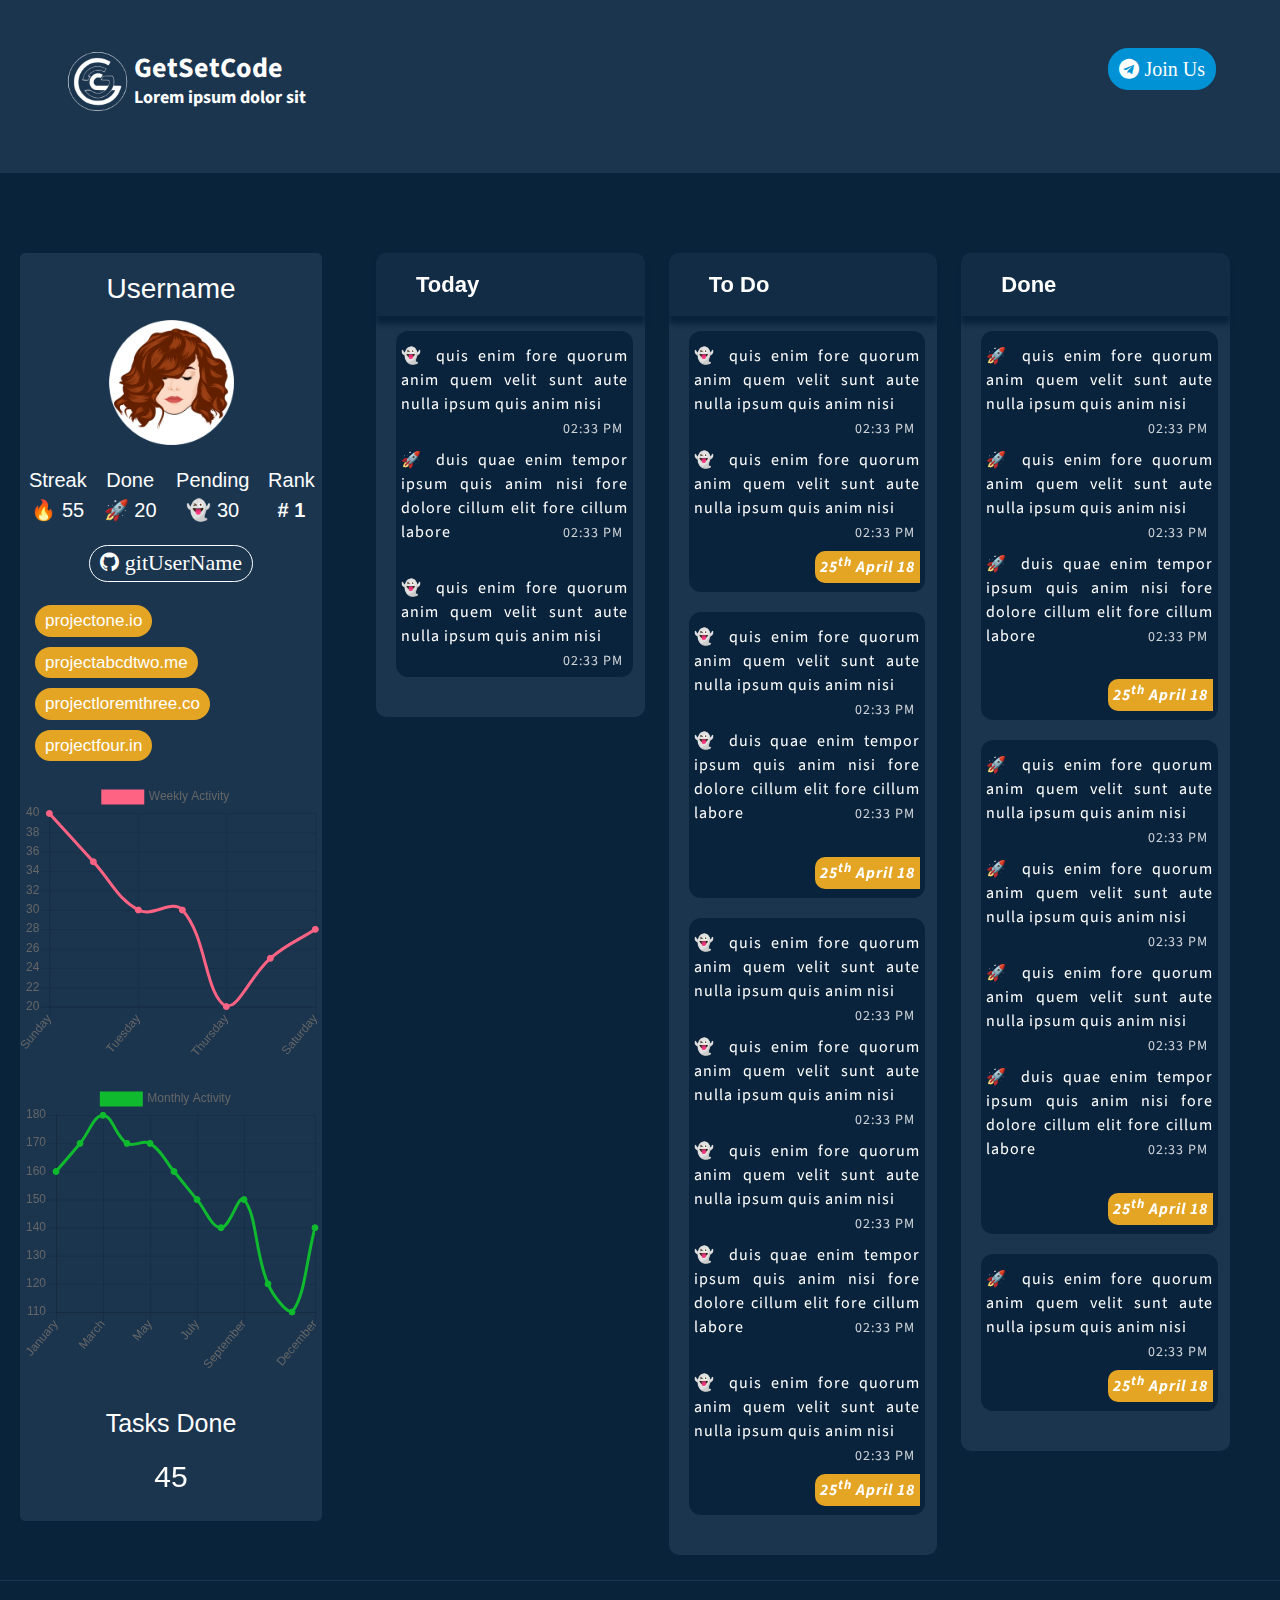
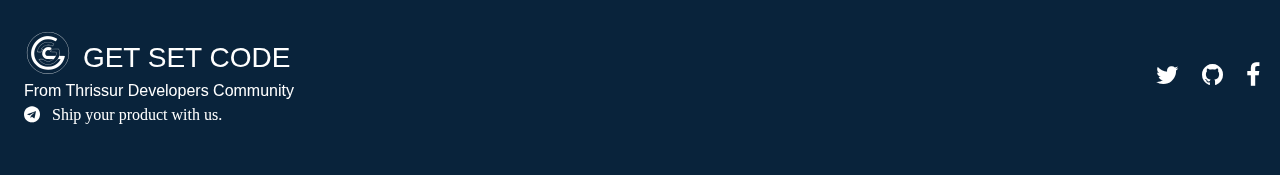
==== commit 18941079: "make boards responsive" ====
--- a/pages/user.html
+++ b/pages/user.html
@@ -12,7 +12,6 @@
     <link rel="stylesheet" href="https://fonts.googleapis.com/css?family=Source+Sans+Pro">
   </head>
   <body>
-
     <!-- Top Section (Header) -->
       <section class="hero top-sect">
         <div class="hero-body">
@@ -78,7 +77,7 @@
                   <canvas id="chartWeek" width="400" height="400"></canvas>
                   <canvas id="chartMonth" width="400" height="400"></canvas>
                 </div>
-                <div class="odoText">
+                <div id="odo-text" class="odoText">
                   Tasks Done
                 </div>
                   <span id="odometer" class="odometer">0</span>
@@ -201,7 +200,6 @@
       </div>
     </section>
   <!-- Bottom Section (footer) -->
-
   <script src="../scripts/odometer.min.js"></script>
   <script src="../scripts/Chart.min.js"></script>
   <script src="../scripts/month.js"></script>
--- a/css/index.css
+++ b/css/index.css
@@ -368,14 +368,8 @@
   .left-parent{
     width: 100%;
   }
-  .userboard, .activities-inner{
+  .userboard{
     width: 95%;
-    margin-left: auto;
-    margin-right: auto;
-  }
-
-  .activities-inner{
-    width: 90vw;
     margin-left: auto;
     margin-right: auto;
   }
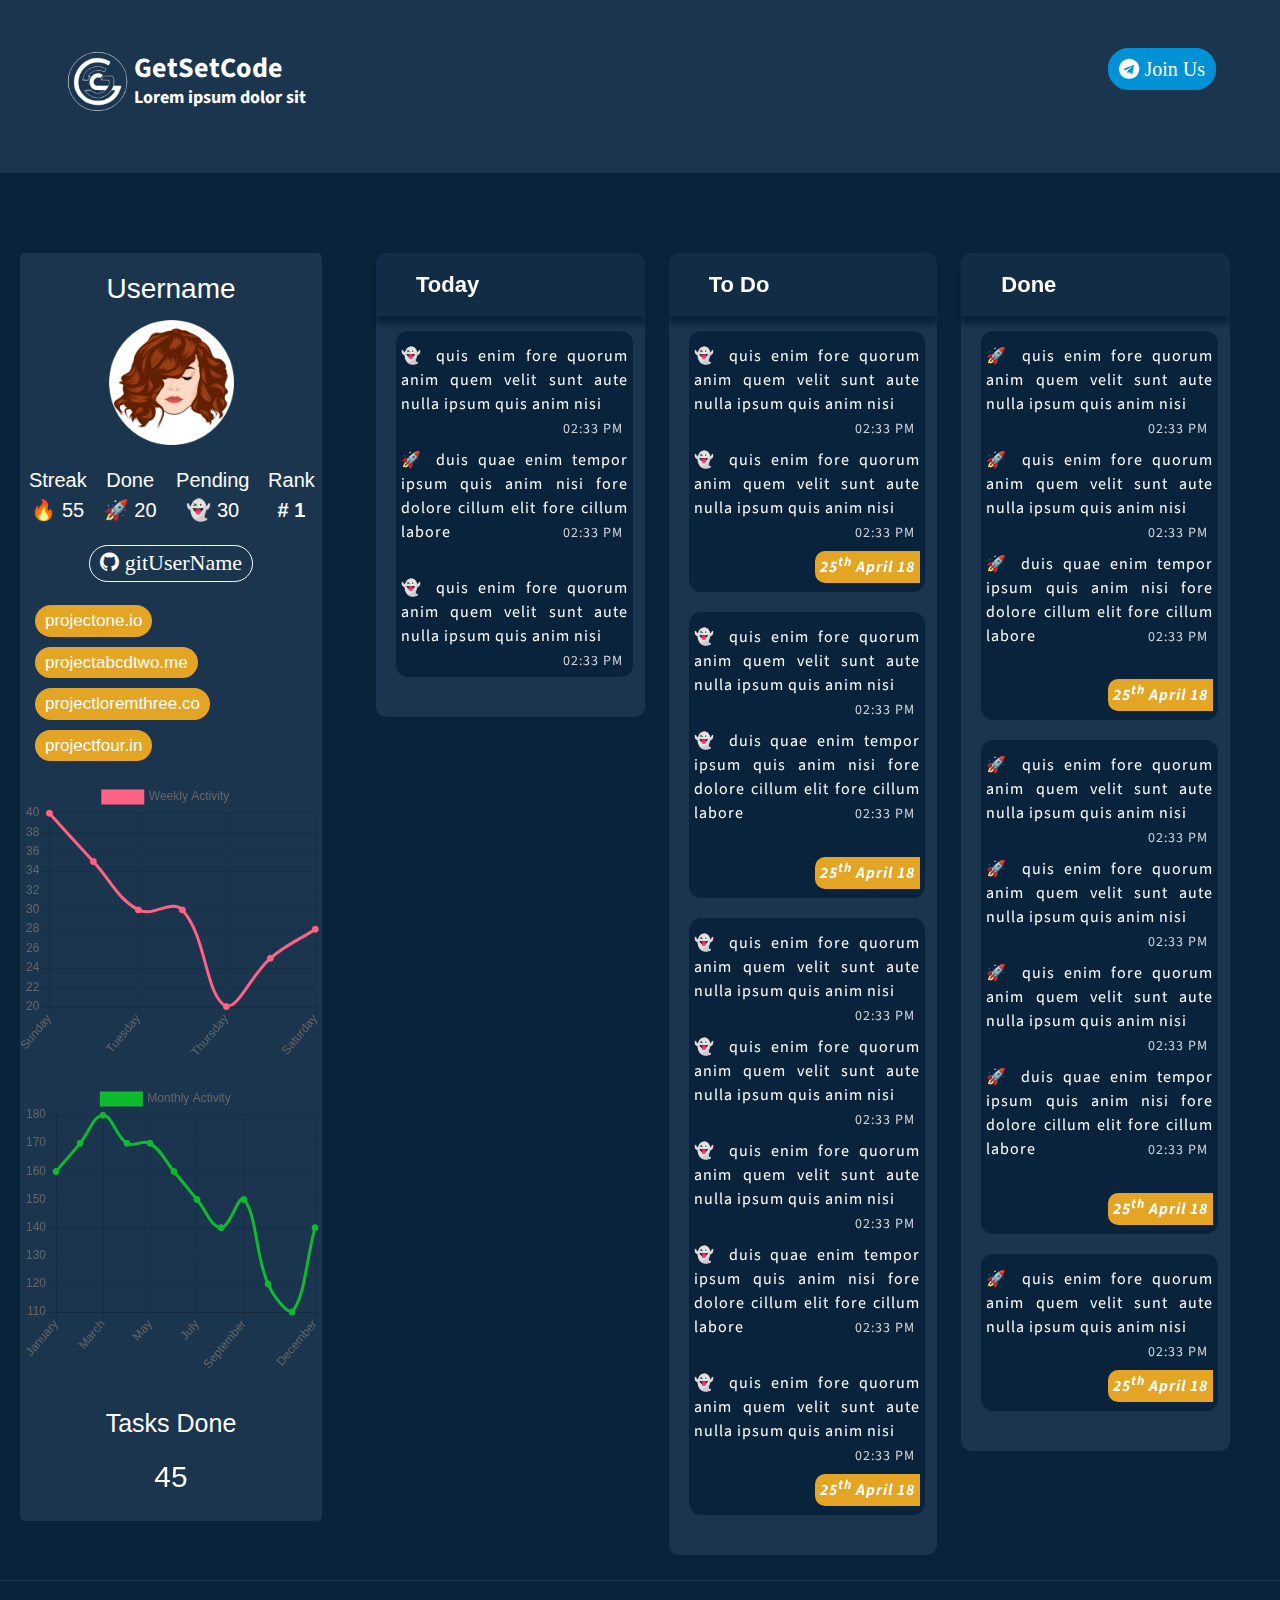
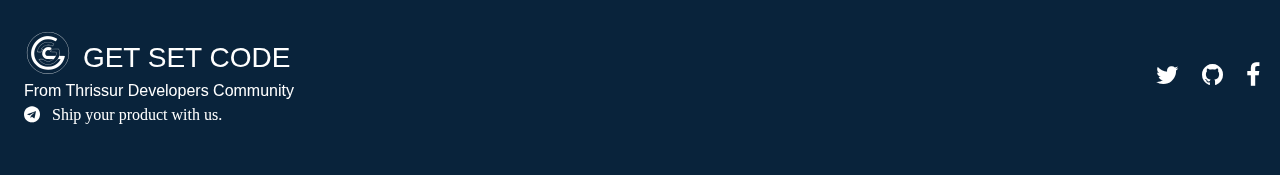
==== commit 2feb5faf: "change status bar color on mobile device" ====
--- a/pages/user.html
+++ b/pages/user.html
@@ -2,6 +2,7 @@
 <html lang="en" dir="ltr">
   <head>
     <meta charset="utf-8">
+    <meta name="theme-color" content="#153352">
     <meta name="viewport" content="width=device-width, initial-scale=1">
     <link rel="shortcut icon" href="../images/gsc_black.png">
     <title>Username | GetSetCode</title>
@@ -17,7 +18,7 @@
         <div class="hero-body">
           <div class="container">
             <!-- join us -->
-            <a href="https:t.me/gsc_tdc" target="_blank">
+            <a href="https://t.me/gsc_tdc" target="_blank">
               <div class="join-us">
                 <i class="fa fa-telegram" aria-hidden="true"> Join Us</i>
               </div>
